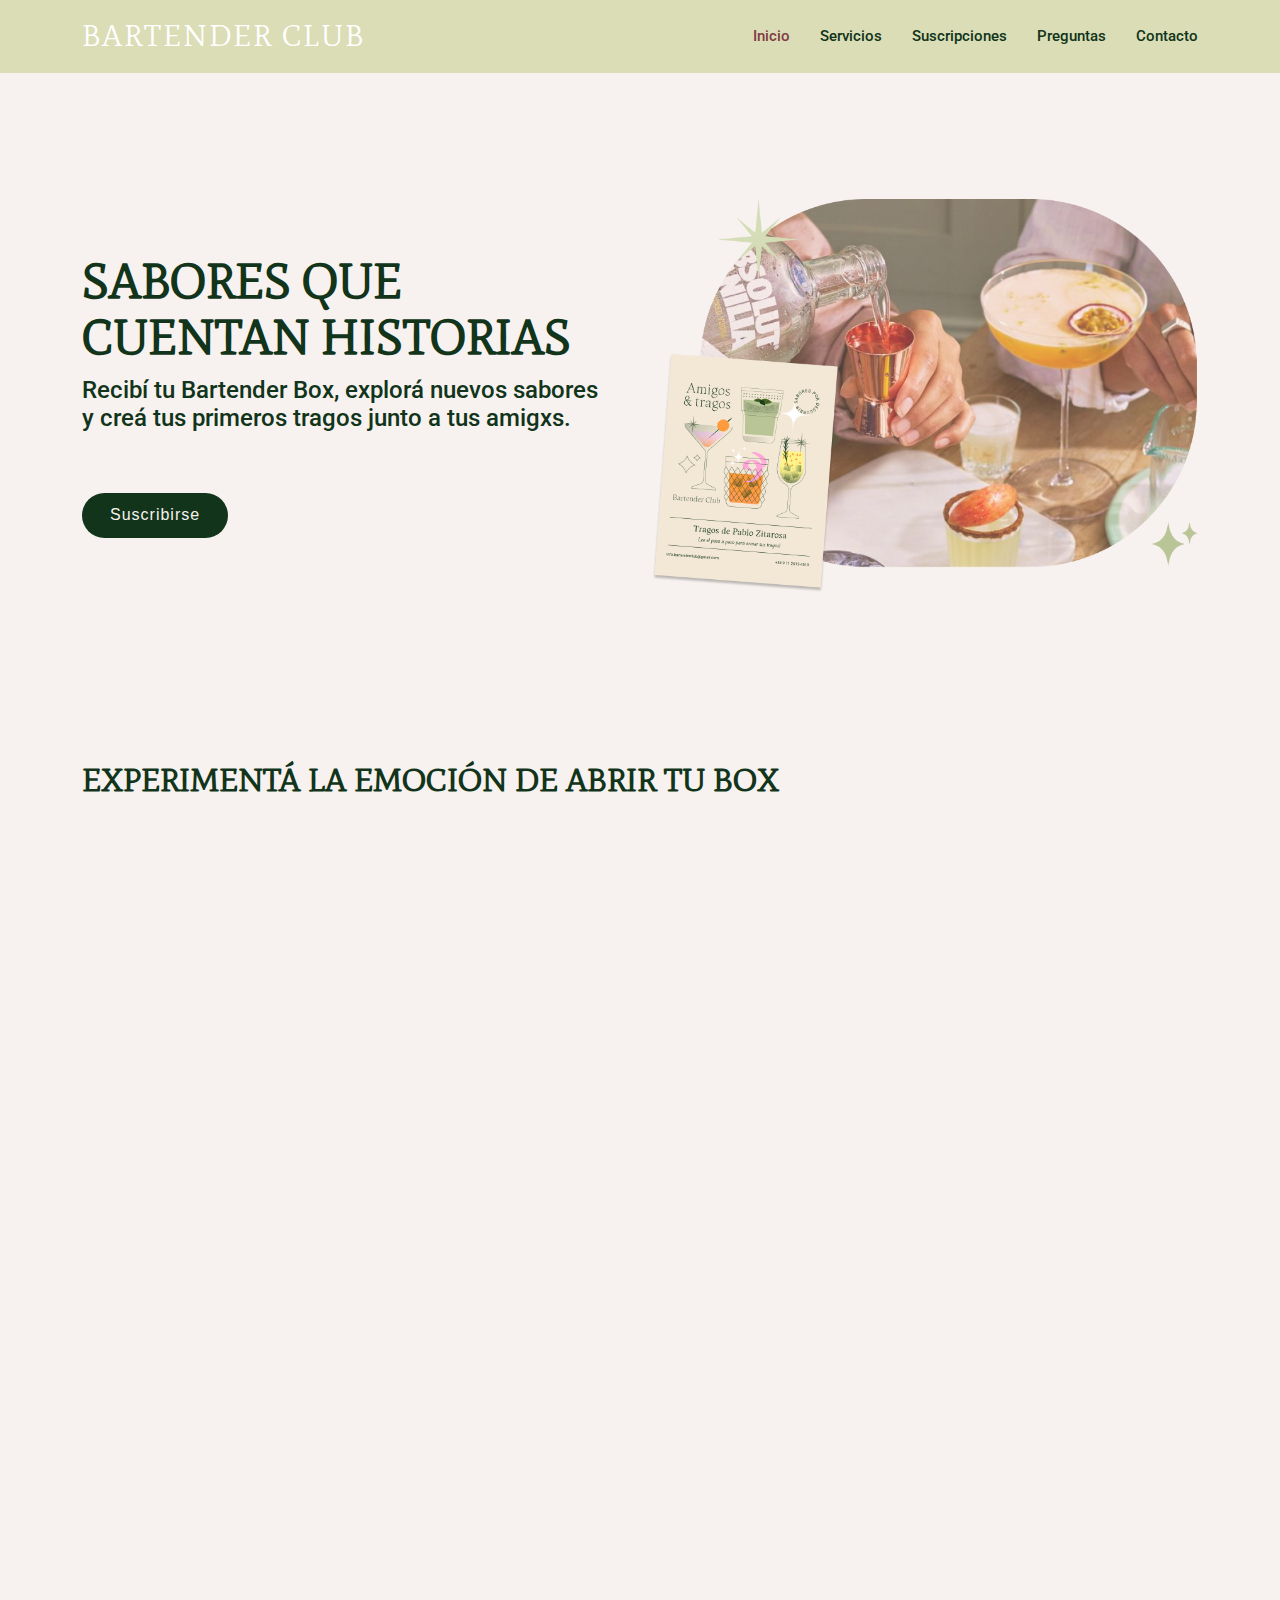
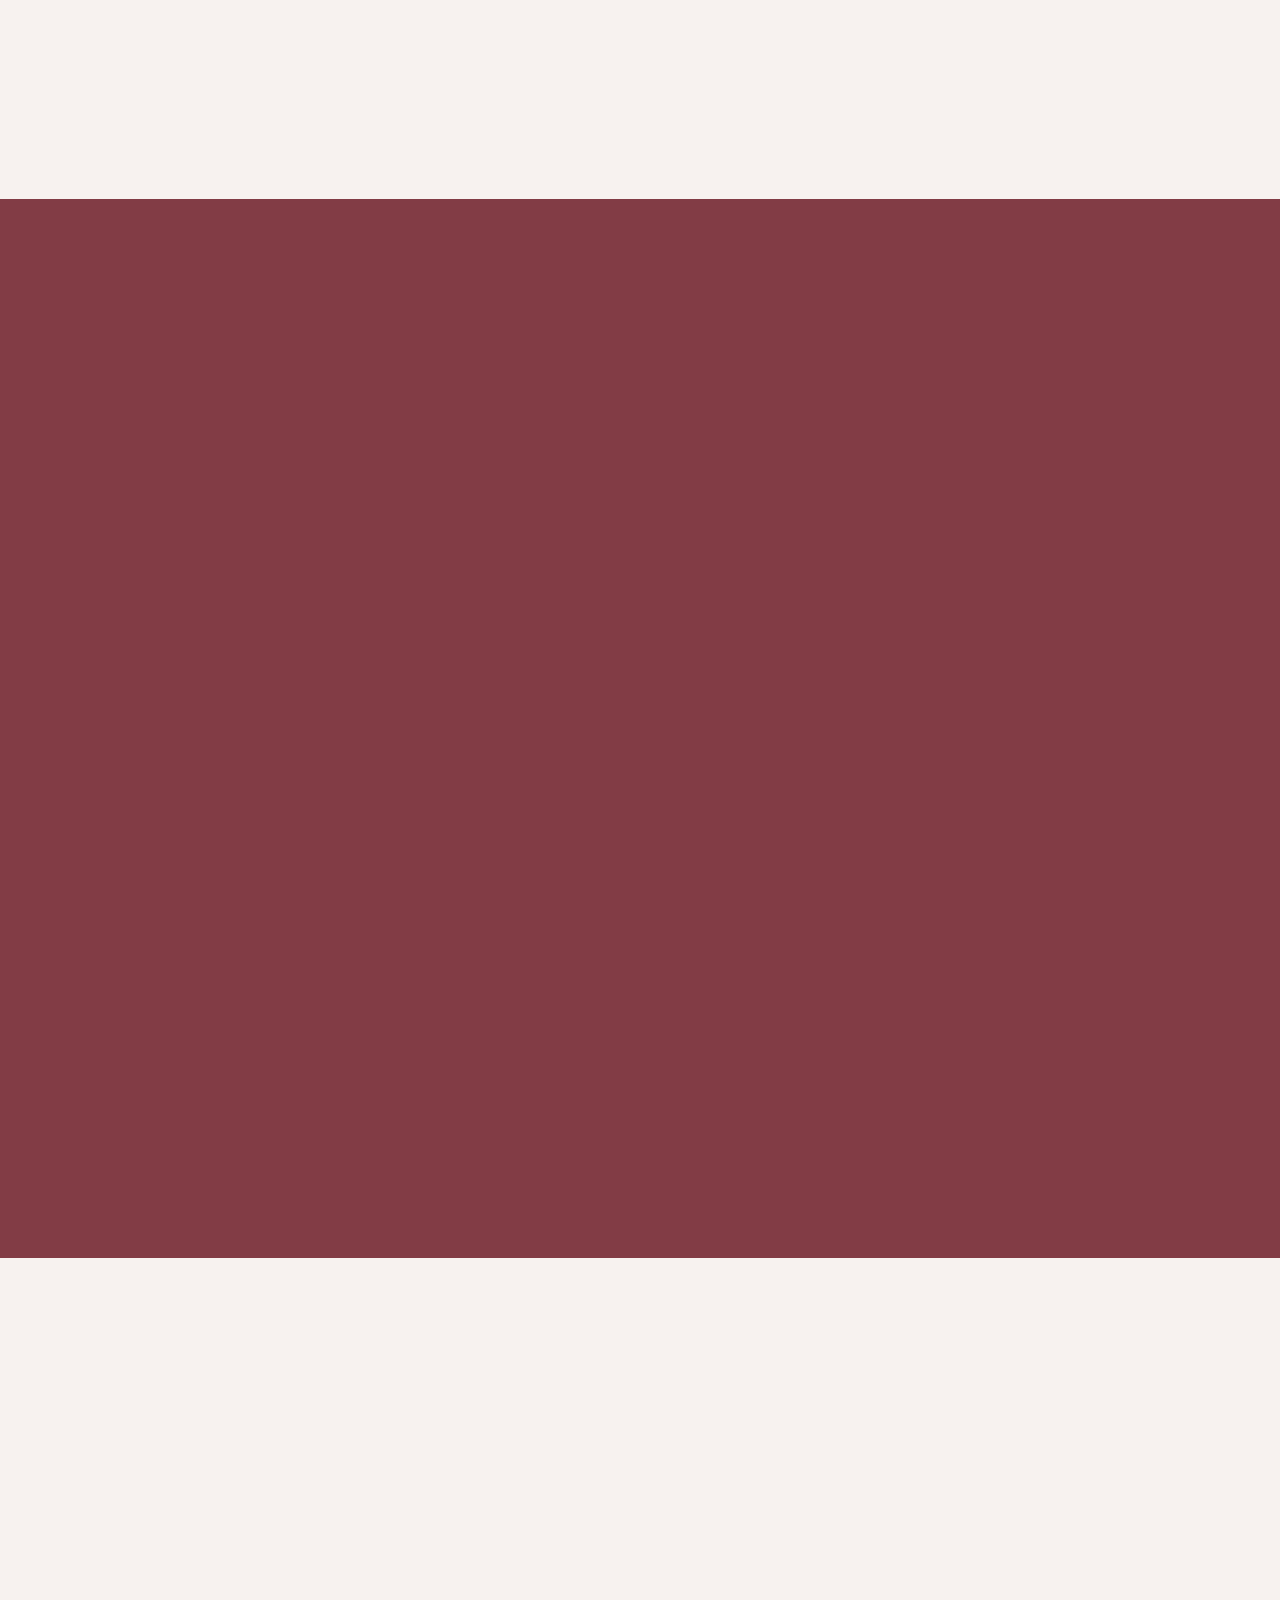
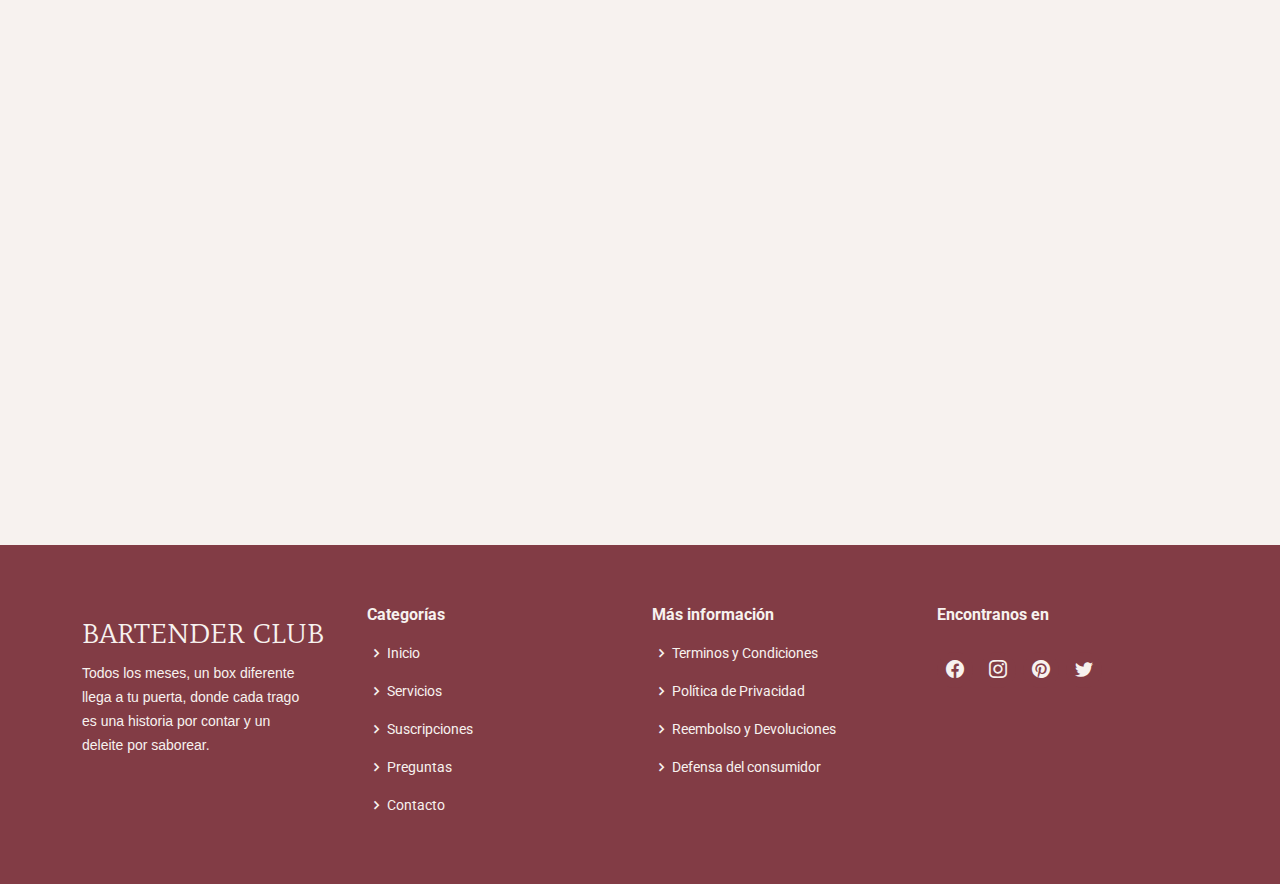
==== index-detalle.html @ 21a35bc6 "hoy" ====
<!DOCTYPE html>
<html lang="en">

<head>
  <meta charset="utf-8">
  <meta content="width=device-width, initial-scale=1.0" name="viewport">

  <title>Bartender Club</title>
  <meta content="" name="description">
  <meta content="" name="keywords">

  <!-- Favicons -->
  <link href="assets/img/favicon.png" rel="icon">
  <link href="assets/img/apple-touch-icon.png" rel="apple-touch-icon">

  <!-- Google Fonts for Text -->
  <link rel="preconnect" href="https://fonts.googleapis.com">
  <link rel="preconnect" href="https://fonts.gstatic.com" crossorigin>
  <link href="https://fonts.googleapis.com/css2?family=Roboto:wght@100;300&display=swap" rel="stylesheet">

<!-- Google Fonts for Headings (Títulos) -->
<link rel="preconnect" href="https://fonts.googleapis.com">
<link rel="preconnect" href="https://fonts.gstatic.com" crossorigin>
<link href="https://fonts.googleapis.com/css2?family=Mate&display=swap" rel="stylesheet">

  <!-- Vendor CSS Files -->
  <link href="assets/vendor/aos/aos.css" rel="stylesheet">
  <link href="assets/vendor/bootstrap/css/bootstrap.min.css" rel="stylesheet">
  <link href="assets/vendor/bootstrap-icons/bootstrap-icons.css" rel="stylesheet">
  <link href="assets/vendor/boxicons/css/boxicons.min.css" rel="stylesheet">
  <link href="assets/vendor/glightbox/css/glightbox.min.css" rel="stylesheet">
  <link href="assets/vendor/remixicon/remixicon.css" rel="stylesheet">
  <link href="assets/vendor/swiper/swiper-bundle.min.css" rel="stylesheet">

  <!-- Template Main CSS File -->
  <link href="assets/css/style.css" rel="stylesheet">

  <!-- =======================================================
  * Template Name: Arsha
  * Updated: Jul 27 2023 with Bootstrap v5.3.1
  * Template URL: https://bootstrapmade.com/arsha-free-bootstrap-html-template-corporate/
  * Author: BootstrapMade.com
  * License: https://bootstrapmade.com/license/
  ======================================================== -->
</head>

<body>

  <!-- ======= Header ======= -->
  <header id="header" class="fixed-top ">
    <div class="container d-flex align-items-center">

      <h1 class="logo me-auto"><a href="index.html">Bartender Club</a></h1>
      <!-- Uncomment below if you prefer to use an image logo -->
      <!-- <a href="index.html" class="logo me-auto"><img src="assets/img/logo.png" alt="" class="img-fluid"></a>-->

      <nav id="navbar" class="navbar">
        <ul>
          <li><a class="nav-link scrollto active" href="#hero">Inicio</a></li>
          <li><a class="nav-link scrollto" href="#about">Servicios</a></li>
          <li><a class="nav-link scrollto" href="#services">Suscripciones</a></li>
          <li><a class="nav-link   scrollto" href="#portfolio">Preguntas</a></li>
          <!-- <li><a class="nav-link scrollto" href="#team">Team</a></li>
          <li class="dropdown"><a href="#"><span>Drop Down</span> <i class="bi bi-chevron-down"></i></a>
            <ul>
              <li><a href="#">Drop Down 1</a></li>
              <li class="dropdown"><a href="#"><span>Deep Drop Down</span> <i class="bi bi-chevron-right"></i></a>
                <ul>
                  <li><a href="#">Deep Drop Down 1</a></li>
                  <li><a href="#">Deep Drop Down 2</a></li>
                  <li><a href="#">Deep Drop Down 3</a></li>
                  <li><a href="#">Deep Drop Down 4</a></li>
                  <li><a href="#">Deep Drop Down 5</a></li>
                </ul>
              </li>
              <li><a href="#">Drop Down 2</a></li>
              <li><a href="#">Drop Down 3</a></li>
              <li><a href="#">Drop Down 4</a></li>
            </ul> -->
          </li>
          <li><a class="nav-link scrollto" href="#contact">Contacto</a></li>
          <!-- <li><a class="getstarted scrollto" href="#about">Get Started</a></li> -->
        </ul>
        <i class="bi bi-list mobile-nav-toggle"></i>
      </nav><!-- .navbar -->

    </div>
  </header><!-- End Header -->

  <!-- ======= Hero Section ======= -->
  <section id="hero" class="d-flex align-items-center">

    <div class="container">
      <div class="row">
        <div class="col-lg-6 d-flex flex-column justify-content-center pt-4 pt-lg-0 order-2 order-lg-1" data-aos="fade-up" data-aos-delay="200">
          <h1 style="font-family: 'Mate', serif;">SABORES QUE<br>
            CUENTAN HISTORIAS</h1>
          <h2>Recibí tu Bartender Box, explorá nuevos sabores<br>
            y creá tus primeros tragos junto a tus amigxs.</h2>
          <div class="d-flex justify-content-center justify-content-lg-start">
            <a href="#about" class="btn-get-started scrollto">Suscribirse</a>
            <!-- <a href="https://www.youtube.com/watch?v=jDDaplaOz7Q" class="glightbox btn-watch-video"><i class="bi bi-play-circle"></i><span>Watch Video</span></a> -->
          </div>
        </div>
        <div class="col-lg-6 order-1 order-lg-2 hero-img" data-aos="zoom-in" data-aos-delay="200">
          <img src="assets/img/hero-img.png" class="img-fluid animated" alt="">
        </div>
      </div>
    </div>

  </section><!-- End Hero -->

  <main id="main">


    <!-- ======= About Us Section ======= -->
    <!-- <section id="about" class="about">
      <div class="container" data-aos="fade-up">

        <div class="section-title">
          <h2>About Us</h2>
        </div>

        <div class="row content">
          <div class="col-lg-6">
            <p>
              Lorem ipsum dolor sit amet, consectetur adipiscing elit, sed do eiusmod tempor incididunt ut labore et dolore
              magna aliqua.
            </p>
            <ul>
              <li><i class="ri-check-double-line"></i> Ullamco laboris nisi ut aliquip ex ea commodo consequat</li>
              <li><i class="ri-check-double-line"></i> Duis aute irure dolor in reprehenderit in voluptate velit</li>
              <li><i class="ri-check-double-line"></i> Ullamco laboris nisi ut aliquip ex ea commodo consequat</li>
            </ul>
          </div>
          <div class="col-lg-6 pt-4 pt-lg-0">
            <p>
              Ullamco laboris nisi ut aliquip ex ea commodo consequat. Duis aute irure dolor in reprehenderit in voluptate
              velit esse cillum dolore eu fugiat nulla pariatur. Excepteur sint occaecat cupidatat non proident, sunt in
              culpa qui officia deserunt mollit anim id est laborum.
            </p>
            <a href="#" class="btn-learn-more">Learn More</a>
          </div>
        </div>

      </div>
    </section>--><!-- End About Us Section -->

    

    <!-- ======= Services Section ======= -->
    <section id="services" class="services section-bg">
      <div class="container" data-aos="fade-up"> <div class="section-title text-center"> <!-- Agregamos la clase text-center aquí -->
          <h2>EXPERIMENTÁ LA EMOCIÓN DE ABRIR TU BOX</h2>
          <!-- <p>Magnam dolores commodi suscipit. Necessitatibus eius consequatur ex aliquid fuga eum quidem. Sit sint consectetur velit. Quisquam quos quisquam cupiditate. Et nemo qui impedit suscipit alias ea. Quia fugiat sit in iste officiis commodi quidem hic quas.</p> -->
        </div>

        <div class="row">
          <div class="col-xl-3 col-md-6 d-flex align-items-stretch" data-aos="zoom-in" data-aos-delay="100">
            <div class="icon-box">
              <!-- <div class="icon"><i class="bx bxl-dribbble"></i></div> -->
              <div data-aos="fade-center" data-aos-delay="100">
                <div class="contacto-img"><img src="assets/img/iconos/Recurso-1.png" class="img-fluid" alt=""></div>
                </div>
              
              <h4><a href="">Elegí tu experiencia</a></h4>
              <p>Suscribite al plan que más<br> 
                te guste y te sientas cómodx.</p>
            </div>
          </div>

          <div class="col-xl-3 col-md-6 d-flex align-items-stretch mt-4 mt-md-0" data-aos="zoom-in" data-aos-delay="200">
            <div class="icon-box">
              <!-- <div class="icon"><i class="bx bx-file"></i></div> -->
             <div data-aos="fade-center" data-aos-delay="100">
                <div class="contacto-img"><img src="assets/img/iconos/Recurso-2.png" class="img-fluid" alt=""></div>
                </div>


              <h4><a href="">Personalizá tu plan</a></h4>
              <p>Contanos tus gustos.<br> 
                ¡Así armamos tu box ideal!</p>
            </div>
          </div>

          <div class="col-xl-3 col-md-6 d-flex align-items-stretch mt-4 mt-xl-0" data-aos="zoom-in" data-aos-delay="300">
            <div class="icon-box">
              <!-- <div class="icon"><i class="bx bx-tachometer"></i></div> -->
              <div data-aos="fade-center" data-aos-delay="100">
                <div class="contacto-img"><img src="assets/img/iconos/Recurso-3.png" class="img-fluid" alt=""></div>
                </div>


              <h4><a href="">Llega a tu casa</a></h4>
              <p>Recibilo todos los meses<br> 
                en tu casa, con envío gratis.</p>
            </div>
          </div>

          <div class="col-xl-3 col-md-6 d-flex align-items-stretch mt-4 mt-xl-0" data-aos="zoom-in" data-aos-delay="400">
            <div class="icon-box">
              <!-- <div class="icon"><i class="bx bx-layer"></i></div> -->
              <div data-aos="fade-center" data-aos-delay="100">
                <div class="contacto-img"><img src="assets/img/iconos/Recurso-4.png" class="img-fluid" alt="" id="imagen-recurso-4"></div>
                </div>


              <h4><a href="">¡A disfrutar!</a></h4>
              <p>Abrilo, experimentá y creá<br> 
                con tus amigxs.</p>
            </div>
          </div>

        </div>

      </div>
    </section><!-- End Services Section -->




<!-- ======= Why Us Section ======= -->
<section id="why-us" class="why-us section-bg">
  <div class="container-fluid" data-aos="fade-up"  style="background-color: #D4DDB6;"> <!-- Cambio: Color de fondo -->

    <div class="row">

      <div class="col-lg-7 d-flex flex-column justify-content-center align-items-stretch  order-2 order-lg-1">

        <div class="content">
          <h2 style="text-align: left;">Creá momentos únicos
            con tragos inolvidables<!-- <strong>velit pariatur architecto aut nihil</strong> --></h2>
          <!-- <p>
            Lorem ipsum dolor sit amet, consectetur adipiscing elit, sed do eiusmod tempor incididunt ut labore et dolore magna aliqua. Duis aute irure dolor in reprehenderit
          </p> -->
        </div>

        <div class="accordion-list">
          <ul>
            <li>
              <a data-bs-toggle="collapse" class="collapse" data-bs-target="#accordion-list-1"><span> Ingredientes premium <i class="bx bx-chevron-down icon-show"></i><i class="bx bx-chevron-up icon-close"></i></a>
              <div id="accordion-list-1" class="collapse show" data-bs-parent=".accordion-list">
                <p>
                  Disfrutá tus tragos con ingredientes de alta calidad y mezcladores únicos.
                </p>
              </div>
            </li>

            <li>
              <a data-bs-toggle="collapse" data-bs-target="#accordion-list-2" class="collapsed"></span> Recetas exclusivas <i class="bx bx-chevron-down icon-show"></i><i class="bx bx-chevron-up icon-close"></i></a>
              <div id="accordion-list-2" class="collapse" data-bs-parent=".accordion-list">
                <p>
                  Elevá tus noches siguiendo los pasos de los tragos de Pablo Zitarosa.
                </p>
              </div>
            </li>

            <li>
              <a data-bs-toggle="collapse" data-bs-target="#accordion-list-3" class="collapsed"><!-- <span>03 --></span> Sorprendé a tus amigxs <i class="bx bx-chevron-down icon-show"></i><i class="bx bx-chevron-up icon-close"></i></a>
              <div id="accordion-list-3" class="collapse" data-bs-parent=".accordion-list">
                <p>
                  Dejate llevar por el arte de cada trago, creando momentos inolvidables.
                </p>
              </div>
            </li>

          </ul>
        </div>

      </div>

      <div class="col-lg-5 align-items-stretch order-1 order-lg-2 img" style='background-image: url("assets/img/why-us.png");' data-aos="zoom-in" data-aos-delay="150">&nbsp;</div>
    </div>

  </div>
</section><!-- End Why Us Section -->



    <!-- ======= Team Section ======= -->
    <!-- <section id="team" class="team section-bg">
      <div class="container" data-aos="fade-up">

        <div class="section-title">
          <h2>Team</h2>
          <p>Magnam dolores commodi suscipit. Necessitatibus eius consequatur ex aliquid fuga eum quidem. Sit sint consectetur velit. Quisquam quos quisquam cupiditate. Et nemo qui impedit suscipit alias ea. Quia fugiat sit in iste officiis commodi quidem hic quas.</p>
        </div>

        <div class="row">

          <div class="col-lg-6" data-aos="zoom-in" data-aos-delay="100">
            <div class="member d-flex align-items-start">
              <div class="pic"><img src="assets/img/team/team-1.jpg" class="img-fluid" alt=""></div>
              <div class="member-info">
                <h4>Walter White</h4>
                <span>Chief Executive Officer</span>
                <p>Explicabo voluptatem mollitia et repellat qui dolorum quasi</p>
                <div class="social">
                  <a href=""><i class="ri-twitter-fill"></i></a>
                  <a href=""><i class="ri-facebook-fill"></i></a>
                  <a href=""><i class="ri-instagram-fill"></i></a>
                  <a href=""> <i class="ri-linkedin-box-fill"></i> </a>
                </div>
              </div>
            </div>
          </div>

          <div class="col-lg-6 mt-4 mt-lg-0" data-aos="zoom-in" data-aos-delay="200">
            <div class="member d-flex align-items-start">
              <div class="pic"><img src="assets/img/team/team-2.jpg" class="img-fluid" alt=""></div>
              <div class="member-info">
                <h4>Sarah Jhonson</h4>
                <span>Product Manager</span>
                <p>Aut maiores voluptates amet et quis praesentium qui senda para</p>
                <div class="social">
                  <a href=""><i class="ri-twitter-fill"></i></a>
                  <a href=""><i class="ri-facebook-fill"></i></a>
                  <a href=""><i class="ri-instagram-fill"></i></a>
                  <a href=""> <i class="ri-linkedin-box-fill"></i> </a>
                </div>
              </div>
            </div>
          </div>

          <div class="col-lg-6 mt-4" data-aos="zoom-in" data-aos-delay="300">
            <div class="member d-flex align-items-start">
              <div class="pic"><img src="assets/img/team/team-3.jpg" class="img-fluid" alt=""></div>
              <div class="member-info">
                <h4>William Anderson</h4>
                <span>CTO</span>
                <p>Quisquam facilis cum velit laborum corrupti fuga rerum quia</p>
                <div class="social">
                  <a href=""><i class="ri-twitter-fill"></i></a>
                  <a href=""><i class="ri-facebook-fill"></i></a>
                  <a href=""><i class="ri-instagram-fill"></i></a>
                  <a href=""> <i class="ri-linkedin-box-fill"></i> </a>
                </div>
              </div>
            </div>
          </div>

          <div class="col-lg-6 mt-4" data-aos="zoom-in" data-aos-delay="400">
            <div class="member d-flex align-items-start">
              <div class="pic"><img src="assets/img/team/team-4.jpg" class="img-fluid" alt=""></div>
              <div class="member-info">
                <h4>Amanda Jepson</h4>
                <span>Accountant</span>
                <p>Dolorum tempora officiis odit laborum officiis et et accusamus</p>
                <div class="social">
                  <a href=""><i class="ri-twitter-fill"></i></a>
                  <a href=""><i class="ri-facebook-fill"></i></a>
                  <a href=""><i class="ri-instagram-fill"></i></a>
                  <a href=""> <i class="ri-linkedin-box-fill"></i> </a> -->
                </div>
              </div>
            </div>
          </div>

        </div>

      </div>
    </section><!-- End Team Section -->

    <!-- ======= Pricing Section ======= -->
    <section id="pricing" class="pricing" style="background-color: #823C45;">
      <div class="container" data-aos="fade-up">

        <div class="section-title">
          <h2  style="color: #F7F2EF;">Otras suscripciones</h2>
          <p style="color: #F7F2EF;">Cada una es la oportunidad de un nuevo viaje a través de los sabores.</p>
        </div>

        <div class="row">

          <div class="col-lg-4" data-aos="fade-up" data-aos-delay="100">
            <div class="box">
               <div data-aos="fade-center" data-aos-delay="100">
                <div class="suscripciones-img"><img src="assets/img/suscripciones/Suscripciones (1).png" class="img-fluid" alt=""></div>
                </div>
                <ul></ul>
              <h2 style="text-align: center;">Plan Viaje Sensorial</h2>
              <h3 style="text-align: center;">Suscripción de 3 meses</h3>
              <ul>
                <li style="text-align: center;"> 4 variedades de tragos.</li>
                <li style="text-align: center;"> Información detallada de los tragos.</li>
                <li style="text-align: center;"> Explicación de cada utensilio.</li>
                <!-- <li class="na"><i class="bx bx-x"></i> <span>Pharetra massa massa ultricies</span></li>
                <li class="na"><i class="bx bx-x"></i> <span>Massa ultricies mi quis hendrerit</span></li> -->

                <div style="text-align: center; font-size: 24px; margin-top: 10px;"><h2>$28.000 mensual</h2></div>
              </ul>
              <a href="#" class="buy-btn" style="display: block; text-align: center; padding: 12px; max-width: 40%; margin: 0 auto;">Comprar</a>
            </div>
          </div>

          <!-- <div class="col-lg-4 mt-4 mt-lg-0" data-aos="fade-up" data-aos-delay="200">
            <div class="box featured">
              <div data-aos="fade-center" data-aos-delay="100">
                <div class="suscripciones-img"><img src="assets/img/suscripciones/Suscripciones (2).png" class="img-fluid" alt=""></div>
                </div>
                <ul></ul>
                <h2 style="text-align: center;">Plan Maestro del Mix</h2>
              <h3 style="text-align: center;">Suscripción de 6 meses</h3>
              <ul>
                <li style="text-align: center;"> 4 variedades de tragos.</li>
                <li style="text-align: center;"> Información detallada de los tragos.</li>
                <li style="text-align: center;"> Regalo sorpresa!</li> -->
                <!-- <li><i class="bx bx-check"></i> Pharetra massa massa ultricies</li>
                <li><i class="bx bx-check"></i> Massa ultricies mi quis hendrerit</li> -->

                <!-- <div style="text-align: center; font-size: 24px; margin-top: 10px;"><h2>$52.000 mensual</h2></div>
              </ul>
              <a href="#" class="buy-btn" style="display: block; text-align: center; padding: 12px; max-width: 40%; margin: 0 auto;">Comprar</a>
            </div>
          </div> -->

          <div class="col-lg-4 mt-4 mt-lg-0" data-aos="fade-up" data-aos-delay="300">
            <div class="box">
              <div data-aos="fade-center" data-aos-delay="100">
                <div class="suscripciones-img"><img src="assets/img/suscripciones/Suscripciones (3).png" class="img-fluid" alt=""></div>
                </div>
                <ul></ul>
                <h2 style="text-align: center;">Plan Sabores Secretos</h2>
              <h3 style="text-align: center;">Suscripción de 12 meses</h3>
              <ul>
                <li style="text-align: center;"> 4 variedades de tragos + información.</li>
                <li style="text-align: center;"> Acceso a contenidos en YouTube.</li>
                <li style="text-align: center;"> Regalo sorpresa!</li>
                <!-- <li><i class="bx bx-check"></i> Pharetra massa massa ultricies</li>
                <li><i class="bx bx-check"></i> Massa ultricies mi quis hendrerit</li> -->

                <div style="text-align: center; font-size: 24px; margin-top: 10px;"><h2>$90.000 mensual</h2></div>
              </ul>
              <a href="#" class="buy-btn" style="display: block; text-align: center; padding: 12px; max-width: 40%; margin: 0 auto;">Comprar</a>
            </div>
          </div>

        </div>

      </div>
    </section><!-- End Pricing Section -->




    <!-- ======= Clients Section ======= -->
    <!-- <section id="clients" class="clients section-bg">
      <div class="container">

        <div class="row" data-aos="zoom-in">

          <div class="col-lg-2 col-md-4 col-6 d-flex align-items-center justify-content-center">
            <img src="assets/img/clients/client-1.png" class="img-fluid" alt="">
          </div>

          <div class="col-lg-2 col-md-4 col-6 d-flex align-items-center justify-content-center">
            <img src="assets/img/clients/client-2.png" class="img-fluid" alt="">
          </div>

          <div class="col-lg-2 col-md-4 col-6 d-flex align-items-center justify-content-center">
            <img src="assets/img/clients/client-3.png" class="img-fluid" alt="">
          </div>

          <div class="col-lg-2 col-md-4 col-6 d-flex align-items-center justify-content-center">
            <img src="assets/img/clients/client-4.png" class="img-fluid" alt="">
          </div>

          <div class="col-lg-2 col-md-4 col-6 d-flex align-items-center justify-content-center">
            <img src="assets/img/clients/client-5.png" class="img-fluid" alt="">
          </div>

          <div class="col-lg-2 col-md-4 col-6 d-flex align-items-center justify-content-center">
            <img src="assets/img/clients/client-6.png" class="img-fluid" alt="">
          </div>

        </div>

      </div>-->
    </section><!-- End Cliens Section -->



<!-- ======= Skills Section ======= -->
<!--<section id="skills" class="skills">
  <div class="container" data-aos="fade-up">

    <div class="row">
      <div class="col-lg-6 d-flex align-items-center" data-aos="fade-right" data-aos-delay="100">
        <img src="assets/img/skills.png" class="img-fluid" alt="">
      </div>
      <div class="col-lg-6 pt-4 pt-lg-0 content" data-aos="fade-left" data-aos-delay="100">
        <h2 style="color: #823C45;" class="row">En cada box<br>
          una historia por contar</h2>
        <p class="row">
          Cada mes, un box diferente llega a tu puerta, y al abrirlo, es una experiencia nueva por descubrir.<br>
          ¡Bienvenidx a Bartender Club, donde cada trago es un deleite por saborear!
        </p>

        <div class="skills-content">-->




         <!-- <section id="skills" class="skills">
            <div class="container" data-aos="fade-up">
              <div class="row align-items-center">
                <div class="col-lg-6 pt-4 pt-lg-0 content" data-aos="fade-left" data-aos-delay="100">
                  <h2 style="color: #823C45; text-align: left; text-transform: uppercase;">En cada box<br>una historia por contar</h2>
                  <p style="color: #823C45;">
                    Cada mes, un box diferente llega a tu puerta, y al<br>abrirlo, es una experiencia nueva por descubrir.<br>
                    ¡Bienvenidx a Bartender Club, donde cada trago es<br>un deleite por saborear!
                  </p>
                </div>
                <div class="col-lg-6" data-aos="fade-right" data-aos-delay="100">
                  <img src="assets/img/skills.png" class="img-fluid" alt="">
                </div>
              </div>
              <div class="skills-content">-->
                <!-- Agrega aquí el contenido adicional si es necesario -->
              </div>
            </div>
          </section>
          
          




          <!-- <div class="progress">
            <span class="skill">HTML <i class="val">100%</i></span>
            <div class="progress-bar-wrap">
              <div class="progress-bar" role="progressbar" aria-valuenow="100" aria-valuemin="0" aria-valuemax="100"></div>
            </div>
          </div>

          <div class="progress">
            <span class="skill">CSS <i class="val">90%</i></span>
            <div class="progress-bar-wrap">
              <div class="progress-bar" role="progressbar" aria-valuenow="90" aria-valuemin="0" aria-valuemax="100"></div>
            </div>
          </div>

          <div class="progress">
            <span class="skill">JavaScript <i class="val">75%</i></span>
            <div class="progress-bar-wrap">
              <div class="progress-bar" role="progressbar" aria-valuenow="75" aria-valuemin="0" aria-valuemax="100"></div>
            </div>
          </div>

          <div class="progress">
            <span class="skill">Photoshop <i class="val">55%</i></span>
            <div class="progress-bar-wrap">
              <div class="progress-bar" role="progressbar" aria-valuenow="55" aria-valuemin="0" aria-valuemax="100"></div> -->
            </div>
          </div>

        </div>

      </div>
    </div>

  </div>
</section><!-- End Skills Section -->



<!-- ======= Cta Section ======= -->
<!--<section id="cta" class="cta">
  <div class="container" data-aos="zoom-in">
    <div class="row">
      <div class="col-lg-9">
        <h2 style="color: #823C45; text-align: left;">Comunidad Bartender Club</h2>
        <p style="color: #823C45;">Compartí tus experiencias, dá consejos y preguntá tus dudas. <br>
          ¡Estás a un click de unirte a la mejor Comunidad de Telegram!</p>
      </div>
    </div>
    <div class="row mt-3">
      <div class="col-lg-12 text-left">
        <a class="cta-btn" href="#">Unirse</a>
      </div>
    </div>
  </div>-->
</section><!-- End Cta Section -->



<!-- ======= Portfolio Section ======= -->
<!--<section id="portfolio" class="portfolio">
  <div class="container" data-aos="fade-up">

    <div class="section-title">
      <h2 style="color: #823C45;">¡Compartí tus momentos! </h2>
      <p style="color: #823C45;">Subí tu foto con el #BartenderClub</p>
    </div> -->

    <!-- <ul id="portfolio-flters" class="d-flex justify-content-center" data-aos="fade-up" data-aos-delay="100">
      <li data-filter="*" class="filter-active">All</li>
      <li data-filter=".filter-app">App</li>
      <li data-filter=".filter-card">Card</li>
      <li data-filter=".filter-web">Web</li>
    </ul> -->

    <!-- <div class="row portfolio-container" data-aos="fade-up" data-aos-delay="200">

      <div class="col-lg-4 col-md-6 portfolio-item filter-app">
        <div class="portfolio-img"><img src="assets/img/portfolio/portfolio-1.png" class="img-fluid" alt=""></div>
        <div class="portfolio-info"> -->
         <!--  <h4>App 1</h4>
          <p>App</p>-->
          <!-- <a href="assets/img/portfolio/portfolio-1.png" data-gallery="portfolioGallery" class="portfolio-lightbox preview-link" title="App 1"><i class="bx bx-plus"></i></a>
          <a href="portfolio-details.html" class="details-link" title="More Details"><i class="bx bx-link"></i></a> 
        </div>
      </div>

      <div class="col-lg-4 col-md-6 portfolio-item filter-web">
        <div class="portfolio-img"><img src="assets/img/portfolio/portfolio-2.png" class="img-fluid" alt=""></div>
        <div class="portfolio-info"> -->
          <!-- <h4>Web 3</h4>
          <p>Web</p>-->
          <!-- <a href="assets/img/portfolio/portfolio-2.png" data-gallery="portfolioGallery" class="portfolio-lightbox preview-link" title="Web 3"><i class="bx bx-plus"></i></a>
          <a href="portfolio-details.html" class="details-link" title="More Details"><i class="bx bx-link"></i></a>
        </div>
      </div>

      <div class="col-lg-4 col-md-6 portfolio-item filter-app">
        <div class="portfolio-img"><img src="assets/img/portfolio/portfolio-3.png" class="img-fluid" alt=""></div>
        <div class="portfolio-info"> -->
          <!--<h4>App 2</h4>
          <p>App</p>-->
          <!-- <a href="assets/img/portfolio/portfolio-3.png" data-gallery="portfolioGallery" class="portfolio-lightbox preview-link" title="App 2"><i class="bx bx-plus"></i></a>
          <a href="portfolio-details.html" class="details-link" title="More Details"><i class="bx bx-link"></i></a>
        </div>
      </div>

      <div class="col-lg-4 col-md-6 portfolio-item filter-card">
        <div class="portfolio-img"><img src="assets/img/portfolio/portfolio-4.png" class="img-fluid" alt=""></div>
        <div class="portfolio-info">-->
          <!--<h4>Card 2</h4>
          <p>Card</p>-->
          <!-- <a href="assets/img/portfolio/portfolio-4.png" data-gallery="portfolioGallery" class="portfolio-lightbox preview-link" title="Card 2"><i class="bx bx-plus"></i></a>
          <a href="portfolio-details.html" class="details-link" title="More Details"><i class="bx bx-link"></i></a>
        </div>
      </div>

      <div class="col-lg-4 col-md-6 portfolio-item filter-web">
        <div class="portfolio-img"><img src="assets/img/portfolio/portfolio-5.png" class="img-fluid" alt=""></div>
        <div class="portfolio-info">-->
          <!--<h4>Web 2</h4>
          <p>Web</p>-->
          <!-- <a href="assets/img/portfolio/portfolio-5.png" data-gallery="portfolioGallery" class="portfolio-lightbox preview-link" title="Web 2"><i class="bx bx-plus"></i></a>
          <a href="portfolio-details.html" class="details-link" title="More Details"><i class="bx bx-link"></i></a>
        </div>
      </div>

      <div class="col-lg-4 col-md-6 portfolio-item filter-app">
        <div class="portfolio-img"><img src="assets/img/portfolio/portfolio-6.png" class="img-fluid" alt=""></div>
        <div class="portfolio-info">-->
          <!--<h4>App 3</h4>
          <p>App</p>-->
          <!-- <a href="assets/img/portfolio/portfolio-6.png" data-gallery="portfolioGallery" class="portfolio-lightbox preview-link" title="App 3"><i class="bx bx-plus"></i></a>
          <a href="portfolio-details.html" class="details-link" title="More Details"><i class="bx bx-link"></i></a>
        </div>
      </div>

      <div class="col-lg-4 col-md-6 portfolio-item filter-card">
        <div class="portfolio-img"><img src="assets/img/portfolio/portfolio-7.jpg" class="img-fluid" alt=""></div>
        <div class="portfolio-info">-->
          <!--<h4>Card 1</h4>
          <p>Card</p>-->
         <!-- <a href="assets/img/portfolio/portfolio-7.jpg" data-gallery="portfolioGallery" class="portfolio-lightbox preview-link" title="Card 1"><i class="bx bx-plus"></i></a>
          <a href="portfolio-details.html" class="details-link" title="More Details"><i class="bx bx-link"></i></a>
        </div>
      </div>

      <div class="col-lg-4 col-md-6 portfolio-item filter-card">
        <div class="portfolio-img"><img src="assets/img/portfolio/portfolio-8.jpg" class="img-fluid" alt=""></div>
        <div class="portfolio-info">-->
          <!--<h4>Card 3</h4>
          <p>Card</p>-->
          <!--<a href="assets/img/portfolio/portfolio-8.jpg" data-gallery="portfolioGallery" class="portfolio-lightbox preview-link" title="Card 3"><i class="bx bx-plus"></i></a>
          <a href="portfolio-details.html" class="details-link" title="More Details"><i class="bx bx-link"></i></a>
        </div>
      </div>

      <div class="col-lg-4 col-md-6 portfolio-item filter-web">
        <div class="portfolio-img"><img src="assets/img/portfolio/portfolio-9.jpg" class="img-fluid" alt=""></div>
        <div class="portfolio-info"> -->
          <!--<h4>Web 3</h4>
          <p>Web</p>-->
          <!--<a href="assets/img/portfolio/portfolio-9.jpg" data-gallery="portfolioGallery" class="portfolio-lightbox preview-link" title="Web 3"><i class="bx bx-plus"></i></a>
          <a href="portfolio-details.html" class="details-link" title="More Details"><i class="bx bx-link"></i></a>
        </div>
      </div>

    </div>

  </div> -->
</section><!-- End Portfolio Section -->



    <!-- ======= Frequently Asked Questions Section ======= -->
    <!--<section id="faq" class="faq section-bg" style="background-color: #F4DDD2;">
      <div class="container" data-aos="fade-up">

        <div class="section-title">
          <h2 style="color: #823C45;">Preguntas frecuentes</h2> -->
          <!-- <p>Magnam dolores commodi suscipit. Necessitatibus eius consequatur ex aliquid fuga eum quidem. Sit sint consectetur velit. Quisquam quos quisquam cupiditate. Et nemo qui impedit suscipit alias ea. Quia fugiat sit in iste officiis commodi quidem hic quas.</p> -->
        <!--</div>

        <div class="faq-list">
          <ul>
            <li data-aos="fade-up" data-aos-delay="100"> -->
              <!-- <i class="bx bx-help-circle icon-help"></i> --> <!--<a data-bs-toggle="collapse" class="collapse" data-bs-target="#faq-list-1" style="color: #823C45;">¿Puedo personalizar mi suscripción en función de mis preferencias y nivel de experiencia?<i class="bx bx-chevron-down icon-show"></i><i class="bx bx-chevron-up icon-close"></i></a>
              <div id="faq-list-1" class="collapse show" data-bs-parent=".faq-list">
                <p style="color: #823C45;">
                  ¡Por supuesto! Al momento de suscribirte, tendrás la opción de personalizar tu plan. Nosotrxs nos encargamos de adaptar cada kit para que sea perfecto para vos.
                </p>
              </div>
            </li>

            <li data-aos="fade-up" data-aos-delay="200"> -->
              <!-- <i class="bx bx-help-circle icon-help"></i> --> <!--<a data-bs-toggle="collapse" data-bs-target="#faq-list-2" class="collapsed" style="color: #823C45;">¿Cuándo recibo mi box?<i class="bx bx-chevron-down icon-show"></i><i class="bx bx-chevron-up icon-close"></i></a>
              <div id="faq-list-2" class="collapse" data-bs-parent=".faq-list">
                <p style="color: #823C45;">
                  Por lo general, se entrega dentro de los primeros 10 días hábiles del mes.
                </p>
              </div>
            </li>

            <li data-aos="fade-up" data-aos-delay="300"> -->
              <!-- <i class="bx bx-help-circle icon-help"></i> --> <!--<a data-bs-toggle="collapse" data-bs-target="#faq-list-3" class="collapsed" style="color: #823C45;">¿Brindan cursos, realizan eventos o dan contenido educativo?<i class="bx bx-chevron-down icon-show"></i><i class="bx bx-chevron-up icon-close"></i></a>
              <div id="faq-list-3" class="collapse" data-bs-parent=".faq-list">
                <p style="color: #823C45;">
                  Al suscribirte a nuestro Plan Sabores Secretos, obtendrás acceso exclusivo a nuestro contenido en YouTube. En cuanto a los cursos y eventos, actualmente no los realizamos, pero esperamos poder ofrecerlos en un futuro cercano para enriquecer aún más tu experiencia. 
                </p>
              </div>
            </li>

            <li data-aos="fade-up" data-aos-delay="400"> -->
              <!-- <i class="bx bx-help-circle icon-help"></i> --> <!--<a data-bs-toggle="collapse" data-bs-target="#faq-list-4" class="collapsed" style="color: #823C45;">¿Cómo manejan las devoluciones o problemas relacionados con la calidad de los productos?<i class="bx bx-chevron-down icon-show"></i><i class="bx bx-chevron-up icon-close"></i></a>
              <div id="faq-list-4" class="collapse" data-bs-parent=".faq-list">
                <p style="color: #823C45;">
                  Realizar cambios y devoluciones es muy sencillo. <br>

Paso a paso:<br>
• Escribinos por Whatsapp al +54 9 11 2613-4519<br>
• En el mensaje envianos tu nombre y apellido, el problema que haya surgido y en caso de problemas de calidad adjunta una foto.<br>
• Una vez aprobado el cambio, dentro de los siguientes 10 días hábiles, correo Andreani pasará a retirar el producto por tu domicilio y en el mismo momento entregará el nuevo box.
                </p>
              </div>
            </li>

            <li data-aos="fade-up" data-aos-delay="500"> -->
              <!-- <i class="bx bx-help-circle icon-help"></i> --> <!--<a data-bs-toggle="collapse" data-bs-target="#faq-list-5" class="collapsed" style="color: #823C45;">¿Cómo suspendo o cancelo mi suscripción?<i class="bx bx-chevron-down icon-show"></i><i class="bx bx-chevron-up icon-close"></i></a>
              <div id="faq-list-5" class="collapse" data-bs-parent=".faq-list">
                <p style="color: #823C45;">
                  Podés cancelar tu subscripción cuando quieras sin ningún problema. Para suspenderla comunicate vía mail y te daremos más detalles.
                </p>
              </div>
            </li>

          </ul>
        </div>

      </div> -->
    </section><!-- End Frequently Asked Questions Section -->

    <!-- ======= Contact Section ======= -->
    <section id="contact" class="contact">
      <div class="container" data-aos="fade-up">

        <div class="section-title">
          <h2 style="color: #823C45;">Queremos escucharte</h2>
          <p style="color: #823C45;">Estamos acá para responder tus preguntas, ayudarte y escucharte. ¡Hablemos! </p>
        </div>

        <div class="row">

          <div class="col-lg-5 d-flex align-items-stretch">
            <div class="info">
              <div class="address">
                <!-- <i class="bi bi-geo-alt"></i>
                <h4>Location:</h4>
                <p>A108 Adam Street, New York, NY 535022</p> -->
              </div>

              <div class="E-mail">
                <!-- <i class="bi bi-envelope"></i> -->
                <div data-aos="fade-center" data-aos-delay="100">
                  <div class="contacto-img"><img src="assets/img/iconos/mail.png" class="img-fluid" alt="" width="40px"></div>
                  </div>
                <h4>Email:</h4>
                <p>info.bartenderclub@gmail.com</p>
              </div>

              <div class="phone">
                <!--<i class="bi bi-whatsapp"></i> -->
                <div data-aos="fade-center" data-aos-delay="100" >
                  <div class="contacto-img"><img src="assets/img/iconos/whatsapp.png" class="img-fluid" alt="" width="40px"></div>
                  </div>
                <h4>WhatsApp</h4>
                <p>+54 9 11 2613-4519</p>
              </div>
            
              <div data-aos="fade-center" data-aos-delay="100">
                <div class="contacto-img"><img src="assets/img/contacto/contacto-1.png" class="img-fluid" alt=""></div>
                </div>
                <ul></ul>
            </div>

          </div>

          <div class="col-lg-7 mt-5 mt-lg-0 d-flex align-items-stretch">
            <form action="forms/contact.php" method="post" role="form" class="php-email-form">
              <div class="row">
                <div class="form-group col-md-6">
                  <label for="name">Nombre *</label>
                  <input type="text" name="name" class="form-control" id="name" required>
                </div>
                <div class="form-group col-md-6">
                  <label for="name">E-mail *</label>
                  <input type="email" class="form-control" name="email" id="email" required>
                </div>
              </div>
              <div class="form-group">
                <label for="name">Teléfono *</label>
                <input type="text" class="form-control" name="subject" id="subject" required>
              </div>
              <div class="form-group">
                <label for="name">Mensaje *</label>
                <textarea class="form-control" name="message" rows="10" required></textarea>
              </div>
              <div class="my-3">
                <div class="loading">Loading</div>
                <div class="error-message"></div>
                <div class="sent-message">Tu mensaje fue enviado. Pronto nos pondremos en contacto!</div>
              </div>
              <div class="text-center"><button type="submit">Enviar mensaje</button></div>
            </form>
          </div>

        </div>

      </div>
    </section><!-- End Contact Section -->

  </main><!-- End #main -->

  <!-- ======= Footer ======= -->
  <footer id="footer">

    <!-- <div class="footer-newsletter">
      <div class="container">
        <div class="row justify-content-center">
          <div class="col-lg-6">
            <h4>Join Our Newsletter</h4>
            <p>Tamen quem nulla quae legam multos aute sint culpa legam noster magna</p>
            <form action="" method="post">
              <input type="email" name="email"><input type="submit" value="Subscribe">
            </form>
          </div>
        </div>
      </div>
    </div>-->

    <div class="footer-top">
      <div class="container">
        <div class="row">

          <div class="col-lg-3 col-md-6 footer-contact">
            <h1>Bartender Club</h1>
            <p>
              Todos los meses, un box diferente<br>
              llega a tu puerta, donde cada trago<br>
              es una historia por contar y un<br>
              deleite por saborear. <br>
              <!-- New York, NY 535022<br>
              United States <br><br>
              <strong>Phone:</strong> +1 5589 55488 55<br>
              <strong>Email:</strong> info@example.com<br>-->
            </p>
          </div>

          <div class="col-lg-3 col-md-6 footer-links">
            <h4>Categorías</h4>
            <ul>
              <li><i class="bx bx-chevron-right"></i> <a href="#">Inicio</a></li>
              <li><i class="bx bx-chevron-right"></i> <a href="#">Servicios</a></li>
              <li><i class="bx bx-chevron-right"></i> <a href="#">Suscripciones</a></li>
              <li><i class="bx bx-chevron-right"></i> <a href="#">Preguntas</a></li>
              <li><i class="bx bx-chevron-right"></i> <a href="#">Contacto</a></li>
            </ul>
          </div>

          <div class="col-lg-3 col-md-6 footer-links">
            <h4>Más información</h4>
            <ul>
              <li><i class="bx bx-chevron-right"></i> <a href="#">Terminos y Condiciones</a></li>
              <li><i class="bx bx-chevron-right"></i> <a href="#">Política de Privacidad</a></li>
              <li><i class="bx bx-chevron-right"></i> <a href="#">Reembolso y Devoluciones</a></li>
              <li><i class="bx bx-chevron-right"></i> <a href="#">Defensa del consumidor</a></li>
              <!-- <li><i class="bx bx-chevron-right"></i> <a href="#">Graphic Design</a></li>-->
            </ul>
          </div>

          <div class="col-lg-3 col-md-6 footer-links">
            <h4>Encontranos en</h4>
            <!-- <p>Cras fermentum odio eu feugiat lide par naso tierra videa magna derita valies</p>-->
            <div class="social-links mt-3">
              <a href="#" class="facebook"><i class="bi bi-facebook"></i></a>
              <a href="#" class="instagram"><i class="bi bi-instagram"></i></a>
              <a href="#" class="pinterest"><i class="bi bi-pinterest"></i></a>
              <a href="#" class="twitter"><i class="bi bi-twitter"></i></a>
              <!-- <a href="#" class="linkedin"><i class="bx bxl-linkedin"></i></a>-->
            </div>
          </div>

        </div>
      </div>
    </div>

    <!-- <div class="container footer-bottom clearfix">
      <div class="copyright">
        &copy; Copyright <strong><span>Arsha</span></strong>. All Rights Reserved
      </div>
      <div class="credits">-->
        <!-- All the links in the footer should remain intact. -->
        <!-- You can delete the links only if you purchased the pro version. -->
        <!-- Licensing information: https://bootstrapmade.com/license/ -->
        <!-- Purchase the pro version with working PHP/AJAX contact form: https://bootstrapmade.com/arsha-free-bootstrap-html-template-corporate/ -->
       <!--  Designed by <a href="https://bootstrapmade.com/">BootstrapMade</a>
      </div>
    </div>-->
  </footer><!-- End Footer -->

  <div id="preloader"></div>
  <a href="#" class="back-to-top d-flex align-items-center justify-content-center"><i class="bi bi-arrow-up-short"></i></a>

  <!-- Vendor JS Files -->
  <script src="assets/vendor/aos/aos.js"></script>
  <script src="assets/vendor/bootstrap/js/bootstrap.bundle.min.js"></script>
  <script src="assets/vendor/glightbox/js/glightbox.min.js"></script>
  <script src="assets/vendor/isotope-layout/isotope.pkgd.min.js"></script>
  <script src="assets/vendor/swiper/swiper-bundle.min.js"></script>
  <script src="assets/vendor/waypoints/noframework.waypoints.js"></script>
  <script src="assets/vendor/php-email-form/validate.js"></script>

  <!-- Template Main JS File -->
  <script src="assets/js/main.js"></script>

</body>

</html>
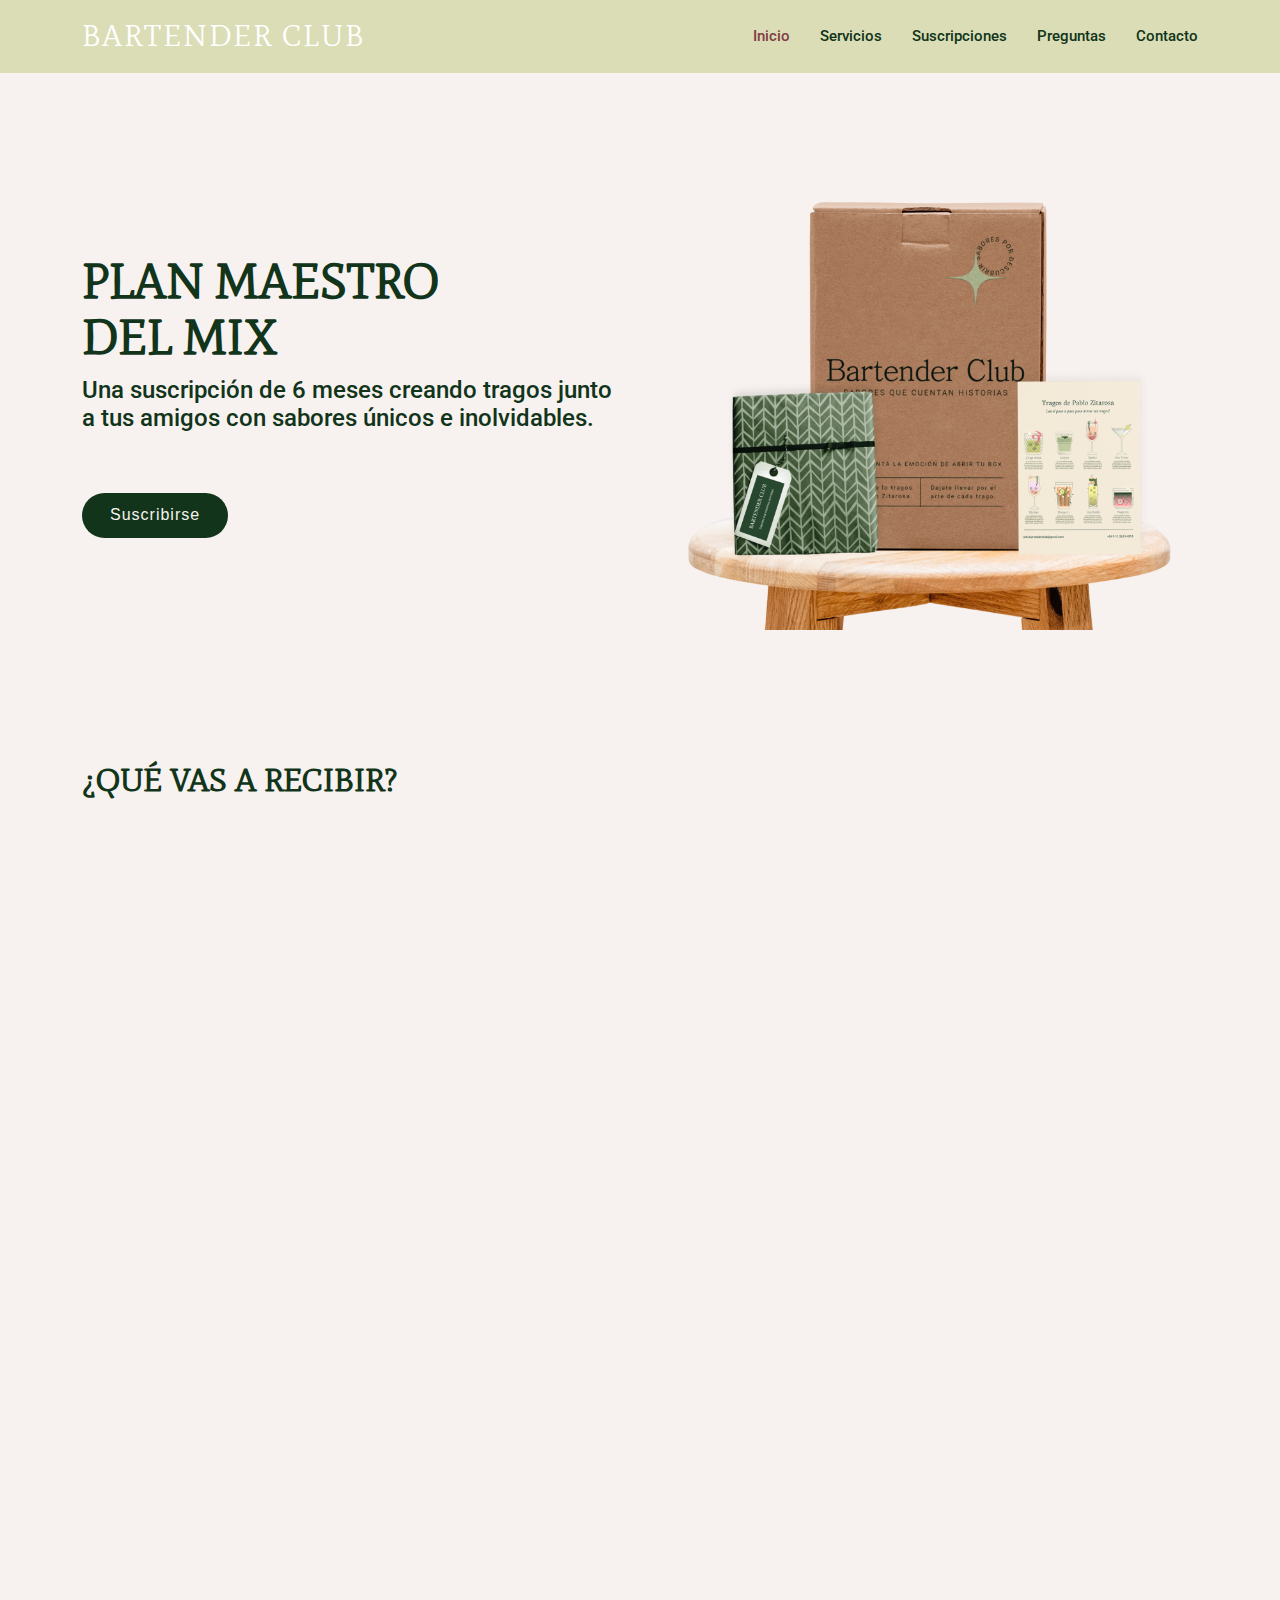
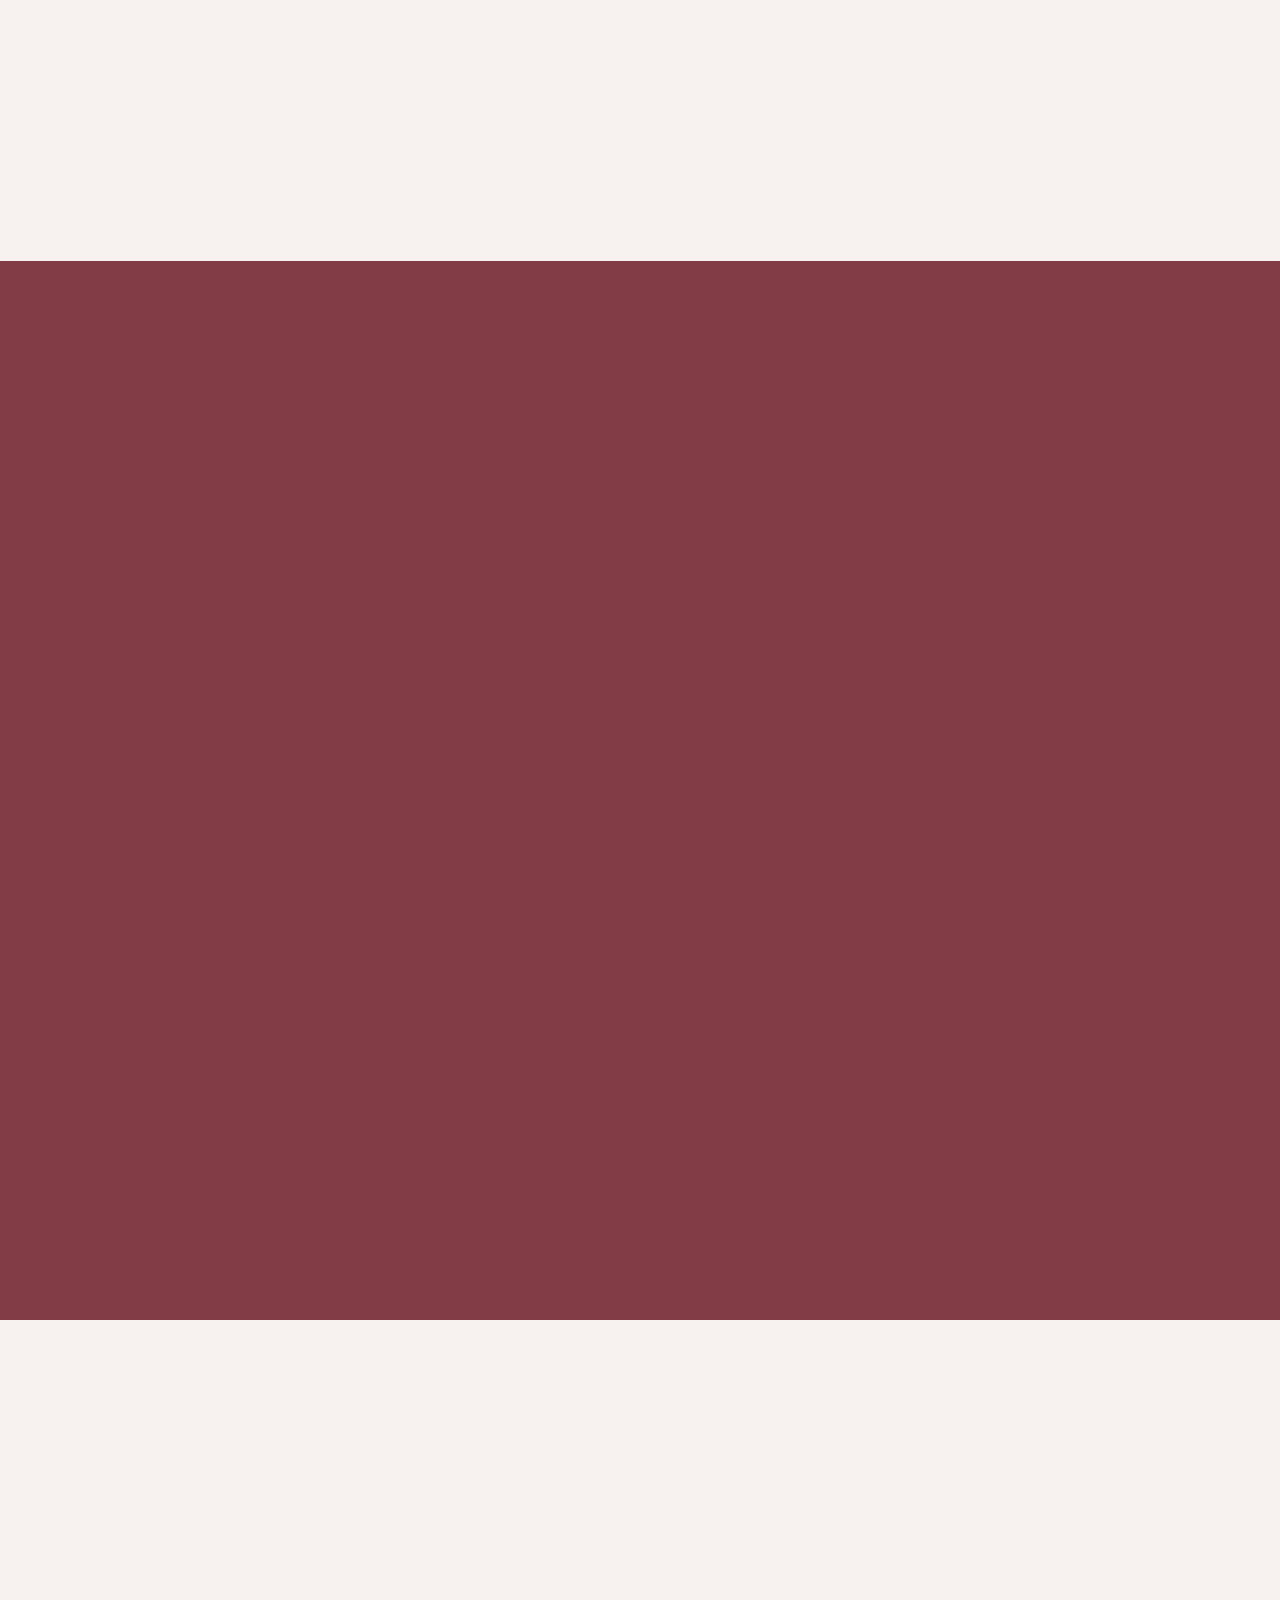
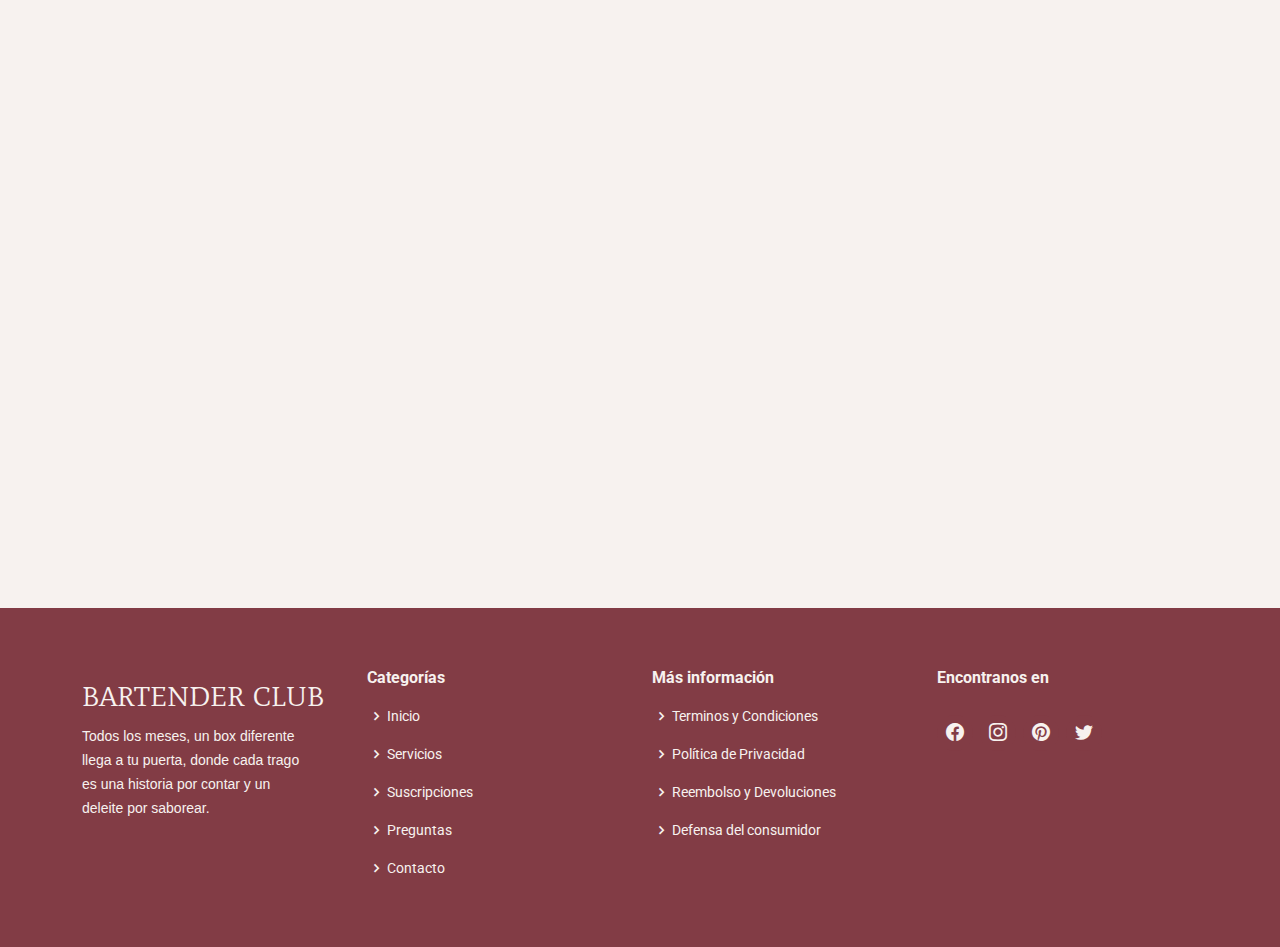
==== commit 5ad3a414: "h" ====
--- a/index-detalle.html
+++ b/index-detalle.html
@@ -93,17 +93,17 @@
     <div class="container">
       <div class="row">
         <div class="col-lg-6 d-flex flex-column justify-content-center pt-4 pt-lg-0 order-2 order-lg-1" data-aos="fade-up" data-aos-delay="200">
-          <h1 style="font-family: 'Mate', serif;">SABORES QUE<br>
-            CUENTAN HISTORIAS</h1>
-          <h2>Recibí tu Bartender Box, explorá nuevos sabores<br>
-            y creá tus primeros tragos junto a tus amigxs.</h2>
+          <h1 style="font-family: 'Mate', serif;">PLAN MAESTRO<br>
+            DEL MIX</h1>
+          <h2>Una suscripción de 6 meses creando tragos junto<br>
+          a tus amigos con sabores únicos e inolvidables.</h2>
           <div class="d-flex justify-content-center justify-content-lg-start">
             <a href="#about" class="btn-get-started scrollto">Suscribirse</a>
             <!-- <a href="https://www.youtube.com/watch?v=jDDaplaOz7Q" class="glightbox btn-watch-video"><i class="bi bi-play-circle"></i><span>Watch Video</span></a> -->
           </div>
         </div>
         <div class="col-lg-6 order-1 order-lg-2 hero-img" data-aos="zoom-in" data-aos-delay="200">
-          <img src="assets/img/hero-img.png" class="img-fluid animated" alt="">
+          <img src="assets/img/hero-detalle.png" class="img-fluid animated" alt="">
         </div>
       </div>
     </div>
@@ -151,7 +151,7 @@
     <!-- ======= Services Section ======= -->
     <section id="services" class="services section-bg">
       <div class="container" data-aos="fade-up"> <div class="section-title text-center"> <!-- Agregamos la clase text-center aquí -->
-          <h2>EXPERIMENTÁ LA EMOCIÓN DE ABRIR TU BOX</h2>
+          <h2>¿QUÉ VAS A RECIBIR?</h2>
           <!-- <p>Magnam dolores commodi suscipit. Necessitatibus eius consequatur ex aliquid fuga eum quidem. Sit sint consectetur velit. Quisquam quos quisquam cupiditate. Et nemo qui impedit suscipit alias ea. Quia fugiat sit in iste officiis commodi quidem hic quas.</p> -->
         </div>
 
@@ -160,12 +160,12 @@
             <div class="icon-box">
               <!-- <div class="icon"><i class="bx bxl-dribbble"></i></div> -->
               <div data-aos="fade-center" data-aos-delay="100">
-                <div class="contacto-img"><img src="assets/img/iconos/Recurso-1.png" class="img-fluid" alt=""></div>
+                <div class="contacto-img"><img src="assets/img/iconos/Recurso1-detalle.png" class="img-fluid" alt=""></div>
                 </div>
               
-              <h4><a href="">Elegí tu experiencia</a></h4>
-              <p>Suscribite al plan que más<br> 
-                te guste y te sientas cómodx.</p>
+              <h4><a href="">Tragos</a></h4>
+              <p>4 variedades de las recetas<br> 
+                exclusivas de Pablo Zitarrosa.</p>
             </div>
           </div>
 
@@ -173,7 +173,7 @@
             <div class="icon-box">
               <!-- <div class="icon"><i class="bx bx-file"></i></div> -->
              <div data-aos="fade-center" data-aos-delay="100">
-                <div class="contacto-img"><img src="assets/img/iconos/Recurso-2.png" class="img-fluid" alt=""></div>
+                <div class="contacto-img"><img src="assets/img/iconos/Recurso2-detalle.png" class="img-fluid" alt=""></div>
                 </div>
 
 
@@ -187,7 +187,7 @@
             <div class="icon-box">
               <!-- <div class="icon"><i class="bx bx-tachometer"></i></div> -->
               <div data-aos="fade-center" data-aos-delay="100">
-                <div class="contacto-img"><img src="assets/img/iconos/Recurso-3.png" class="img-fluid" alt=""></div>
+                <div class="contacto-img"><img src="assets/img/iconos/Recurso3-detalle.png" class="img-fluid" alt=""></div>
                 </div>
 
 
@@ -197,9 +197,9 @@
             </div>
           </div>
 
-          <div class="col-xl-3 col-md-6 d-flex align-items-stretch mt-4 mt-xl-0" data-aos="zoom-in" data-aos-delay="400">
+          <!-- <div class="col-xl-3 col-md-6 d-flex align-items-stretch mt-4 mt-xl-0" data-aos="zoom-in" data-aos-delay="400">
             <div class="icon-box">
-              <!-- <div class="icon"><i class="bx bx-layer"></i></div> -->
+              <div class="icon"><i class="bx bx-layer"></i></div> 
               <div data-aos="fade-center" data-aos-delay="100">
                 <div class="contacto-img"><img src="assets/img/iconos/Recurso-4.png" class="img-fluid" alt="" id="imagen-recurso-4"></div>
                 </div>
@@ -213,29 +213,29 @@
 
         </div>
 
-      </div>
+      </div>-->
     </section><!-- End Services Section -->
 
 
 
 
 <!-- ======= Why Us Section ======= -->
-<section id="why-us" class="why-us section-bg">
-  <div class="container-fluid" data-aos="fade-up"  style="background-color: #D4DDB6;"> <!-- Cambio: Color de fondo -->
-
-    <div class="row">
+<!--<section id="why-us" class="why-us section-bg">
+  <div class="container-fluid" data-aos="fade-up"  style="background-color: #D4DDB6;"> Cambio: Color de fondo -->
+
+    <!--<div class="row">
 
       <div class="col-lg-7 d-flex flex-column justify-content-center align-items-stretch  order-2 order-lg-1">
 
         <div class="content">
           <h2 style="text-align: left;">Creá momentos únicos
-            con tragos inolvidables<!-- <strong>velit pariatur architecto aut nihil</strong> --></h2>
+            con tragos inolvidables <strong>velit pariatur architecto aut nihil</strong> --></h2>
           <!-- <p>
             Lorem ipsum dolor sit amet, consectetur adipiscing elit, sed do eiusmod tempor incididunt ut labore et dolore magna aliqua. Duis aute irure dolor in reprehenderit
           </p> -->
         </div>
 
-        <div class="accordion-list">
+        <!--<div class="accordion-list">
           <ul>
             <li>
               <a data-bs-toggle="collapse" class="collapse" data-bs-target="#accordion-list-1"><span> Ingredientes premium <i class="bx bx-chevron-down icon-show"></i><i class="bx bx-chevron-up icon-close"></i></a>
@@ -256,8 +256,8 @@
             </li>
 
             <li>
-              <a data-bs-toggle="collapse" data-bs-target="#accordion-list-3" class="collapsed"><!-- <span>03 --></span> Sorprendé a tus amigxs <i class="bx bx-chevron-down icon-show"></i><i class="bx bx-chevron-up icon-close"></i></a>
-              <div id="accordion-list-3" class="collapse" data-bs-parent=".accordion-list">
+              <a data-bs-toggle="collapse" data-bs-target="#accordion-list-3" class="collapsed"> <span>03 </span> Sorprendé a tus amigxs <i class="bx bx-chevron-down icon-show"></i><i class="bx bx-chevron-up icon-close"></i></a>
+<div id="accordion-list-3" class="collapse" data-bs-parent=".accordion-list">
                 <p>
                   Dejate llevar por el arte de cada trago, creando momentos inolvidables.
                 </p>
@@ -272,85 +272,85 @@
       <div class="col-lg-5 align-items-stretch order-1 order-lg-2 img" style='background-image: url("assets/img/why-us.png");' data-aos="zoom-in" data-aos-delay="150">&nbsp;</div>
     </div>
 
-  </div>
+  </div> -->
 </section><!-- End Why Us Section -->
 
 
 
     <!-- ======= Team Section ======= -->
-    <!-- <section id="team" class="team section-bg">
+    <section id="team" class="team section-bg">
       <div class="container" data-aos="fade-up">
 
         <div class="section-title">
-          <h2>Team</h2>
-          <p>Magnam dolores commodi suscipit. Necessitatibus eius consequatur ex aliquid fuga eum quidem. Sit sint consectetur velit. Quisquam quos quisquam cupiditate. Et nemo qui impedit suscipit alias ea. Quia fugiat sit in iste officiis commodi quidem hic quas.</p>
+          <h2 style="color: #823C45;">Comunidad Bartender Club</h2>
+          <p style="color: #11341A;">Las reseñas de nuestros miembros</p>
         </div>
 
         <div class="row">
 
           <div class="col-lg-6" data-aos="zoom-in" data-aos-delay="100">
-            <div class="member d-flex align-items-start">
-              <div class="pic"><img src="assets/img/team/team-1.jpg" class="img-fluid" alt=""></div>
+            <div class="member d-flex align-items-start" style="background: #D4DDB6;">
+              <div class="pic"><img src="assets/img/team/team-1.png" class="img-fluid" alt=""></div>
               <div class="member-info">
-                <h4>Walter White</h4>
-                <span>Chief Executive Officer</span>
-                <p>Explicabo voluptatem mollitia et repellat qui dolorum quasi</p>
+                <h4 style="color: #11341A;">Amanda Ríos</h4>
+                <span style="color: #11341A;">Contadora</span>
+                <p style="color: #11341A;">“Es muy práctico, todo lo que necesitás viene en la caja. ¡Lo súper recomiendo!”</p>
                 <div class="social">
-                  <a href=""><i class="ri-twitter-fill"></i></a>
+                  <!--<a href=""><i class="ri-twitter-fill"></i></a>
                   <a href=""><i class="ri-facebook-fill"></i></a>
                   <a href=""><i class="ri-instagram-fill"></i></a>
-                  <a href=""> <i class="ri-linkedin-box-fill"></i> </a>
+                  <a href=""> <i class="ri-linkedin-box-fill"></i> </a>-->
                 </div>
               </div>
             </div>
           </div>
 
           <div class="col-lg-6 mt-4 mt-lg-0" data-aos="zoom-in" data-aos-delay="200">
-            <div class="member d-flex align-items-start">
-              <div class="pic"><img src="assets/img/team/team-2.jpg" class="img-fluid" alt=""></div>
+            <div class="member d-flex align-items-start" style="background: #D4DDB6;">
+              <div class="pic"><img src="assets/img/team/team-2.png" class="img-fluid" alt=""></div>
               <div class="member-info">
-                <h4>Sarah Jhonson</h4>
-                <span>Product Manager</span>
-                <p>Aut maiores voluptates amet et quis praesentium qui senda para</p>
+                <h4 style="color: #11341A;">Julián Torres</h4>
+                <span style="color: #11341A;">Fotógrafo</span>
+                <p style="color: #11341A;">“Estoy muy feliz de todo lo que aprendí de coctelería estos últimos meses, es una experiencia única.”</p>
                 <div class="social">
-                  <a href=""><i class="ri-twitter-fill"></i></a>
+                  <!--<a href=""><i class="ri-twitter-fill"></i></a>
                   <a href=""><i class="ri-facebook-fill"></i></a>
                   <a href=""><i class="ri-instagram-fill"></i></a>
-                  <a href=""> <i class="ri-linkedin-box-fill"></i> </a>
+                  <a href=""> <i class="ri-linkedin-box-fill"></i> </a>-->
                 </div>
               </div>
             </div>
           </div>
 
           <div class="col-lg-6 mt-4" data-aos="zoom-in" data-aos-delay="300">
-            <div class="member d-flex align-items-start">
-              <div class="pic"><img src="assets/img/team/team-3.jpg" class="img-fluid" alt=""></div>
+            <div class="member d-flex align-items-start" style="background: #D4DDB6;">
+              <div class="pic"><img src="assets/img/team/team-3.png" class="img-fluid" alt=""></div>
               <div class="member-info">
-                <h4>William Anderson</h4>
-                <span>CTO</span>
-                <p>Quisquam facilis cum velit laborum corrupti fuga rerum quia</p>
+                <h4 style="color: #11341A;">Federico Díaz</h4>
+                <span style="color: #11341A;">Ingeniero industrial</span>
+                <p style="color: #11341A;">“Las reuniones con amigxs se volvieron más increíbles y memorables!”</p>
                 <div class="social">
-                  <a href=""><i class="ri-twitter-fill"></i></a>
+                  <!--<a href=""><i class="ri-twitter-fill"></i></a>
                   <a href=""><i class="ri-facebook-fill"></i></a>
                   <a href=""><i class="ri-instagram-fill"></i></a>
-                  <a href=""> <i class="ri-linkedin-box-fill"></i> </a>
+                  <a href=""> <i class="ri-linkedin-box-fill"></i> </a>-->
                 </div>
               </div>
             </div>
           </div>
 
           <div class="col-lg-6 mt-4" data-aos="zoom-in" data-aos-delay="400">
-            <div class="member d-flex align-items-start">
-              <div class="pic"><img src="assets/img/team/team-4.jpg" class="img-fluid" alt=""></div>
+            <div class="member d-flex align-items-start" style="background: #D4DDB6;">
+              <div class="pic"><img src="assets/img/team/team-4.png" class="img-fluid" alt=""></div>
               <div class="member-info">
-                <h4>Amanda Jepson</h4>
-                <span>Accountant</span>
-                <p>Dolorum tempora officiis odit laborum officiis et et accusamus</p>
+                <h4 style="color: #11341A;">Camila Martínez</h4>
+                <span style="color: #11341A;">Psicóloga</span>
+                <p style="color: #11341A;">"Para las personas que aman los tragos como yo, se los súper recomiendo, es dar un paso más dentro de este mundillo!"</p>
                 <div class="social">
-                  <a href=""><i class="ri-twitter-fill"></i></a>
+                  <!--<a href=""><i class="ri-twitter-fill"></i></a>
                   <a href=""><i class="ri-facebook-fill"></i></a>
                   <a href=""><i class="ri-instagram-fill"></i></a>
-                  <a href=""> <i class="ri-linkedin-box-fill"></i> </a> -->
+                  <a href=""> <i class="ri-linkedin-box-fill"></i> </a>-->
                 </div>
               </div>
             </div>
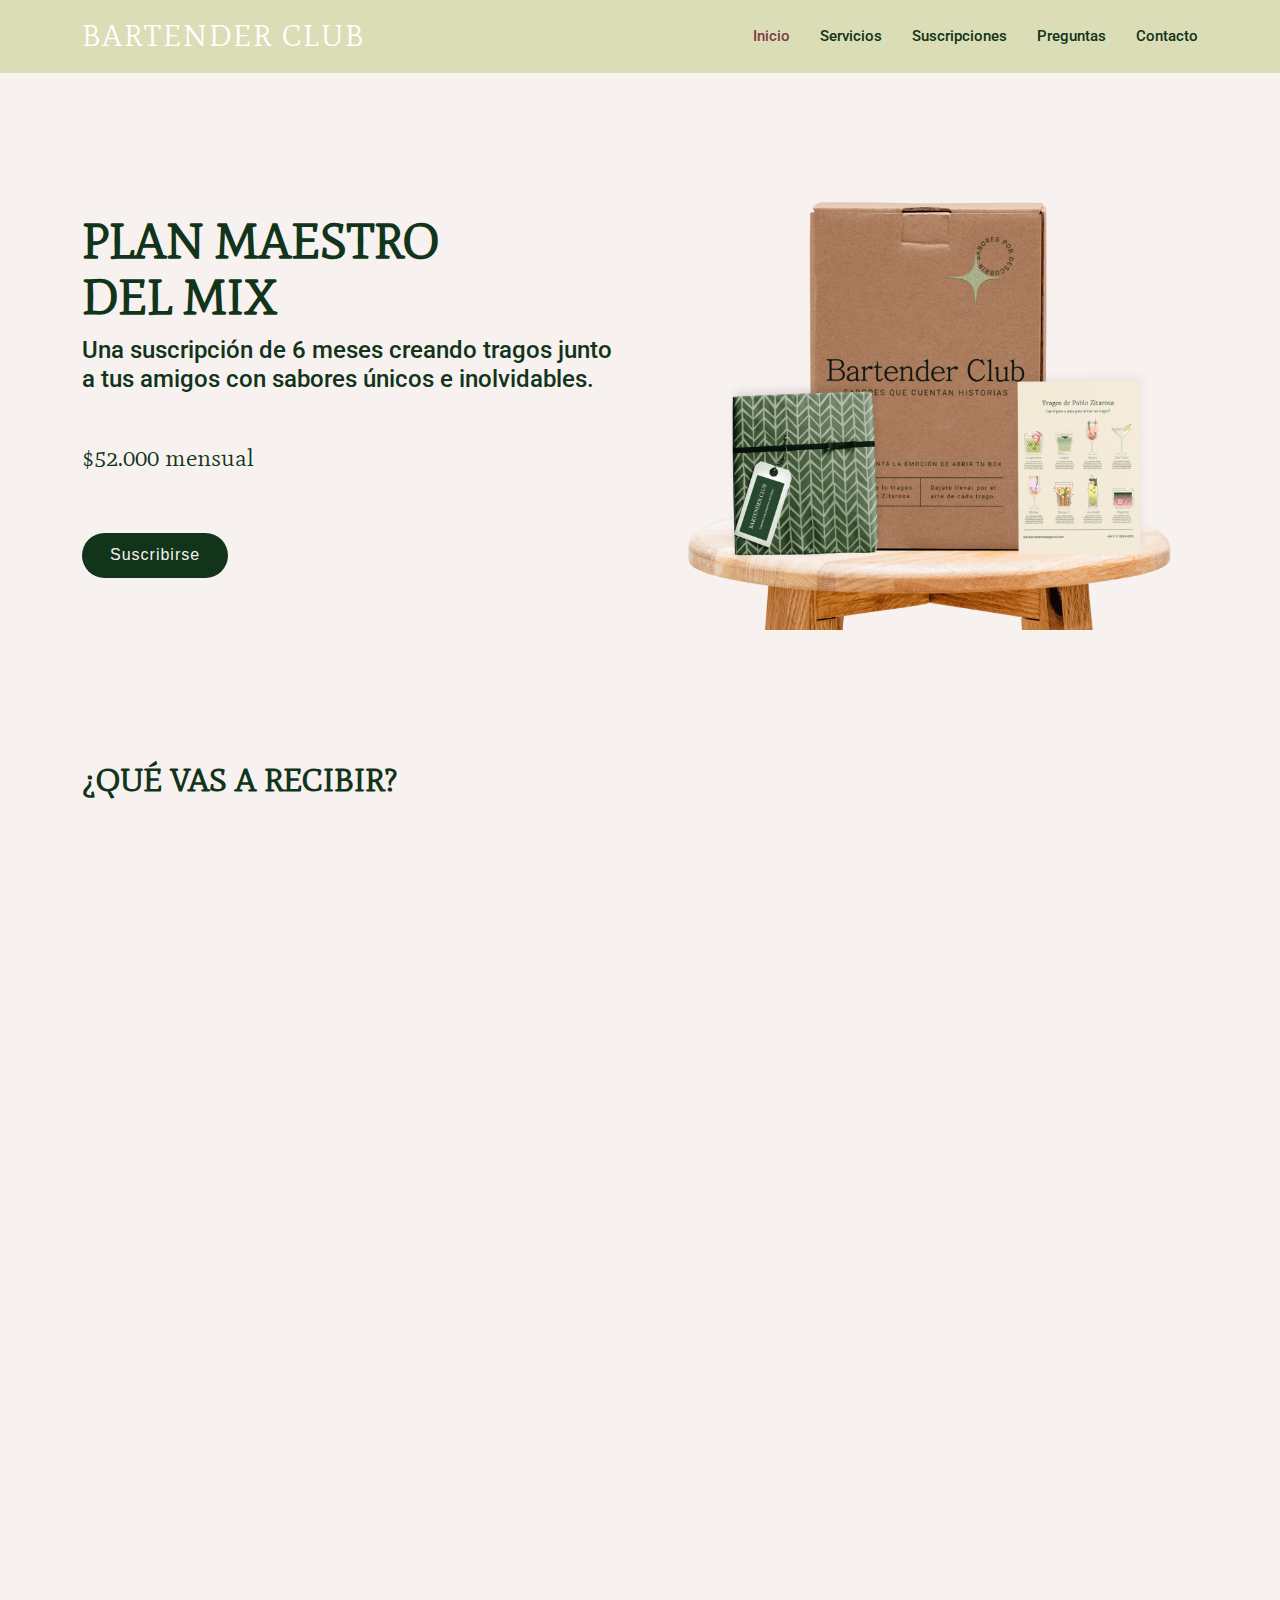
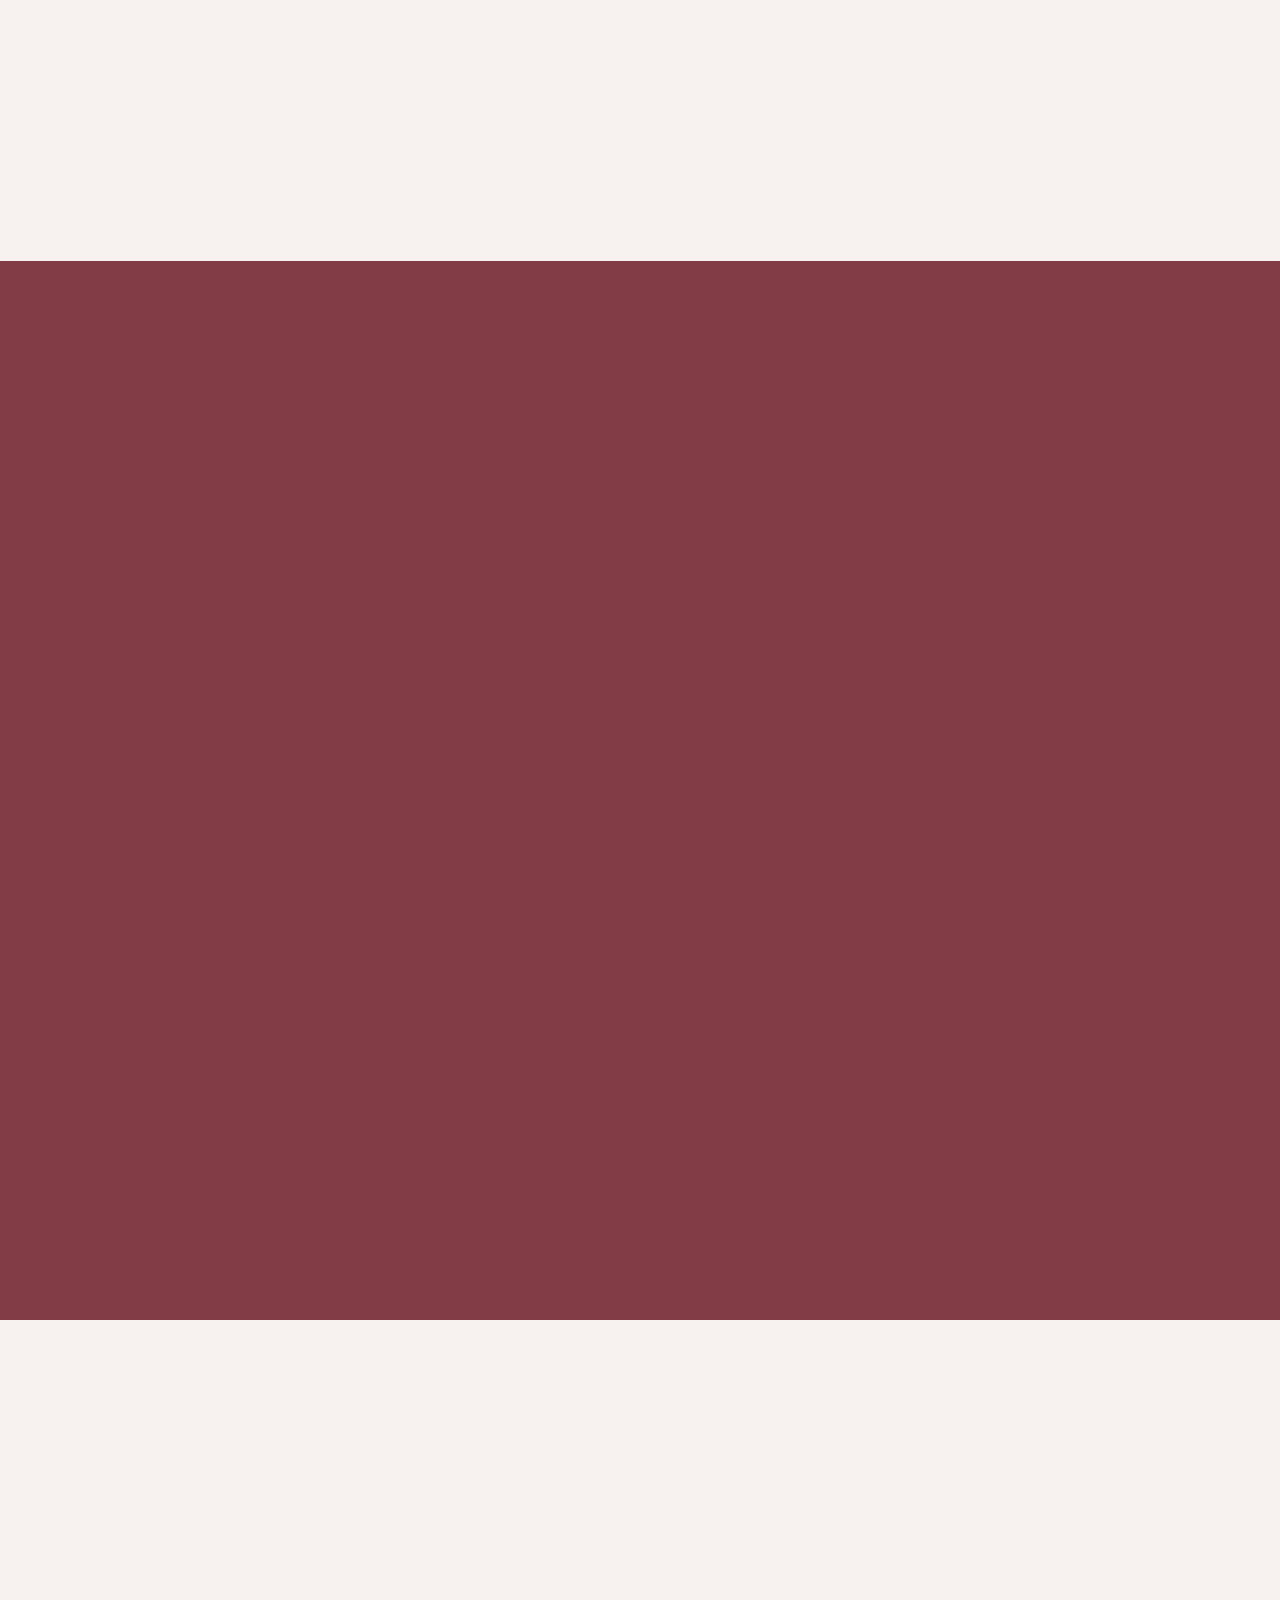
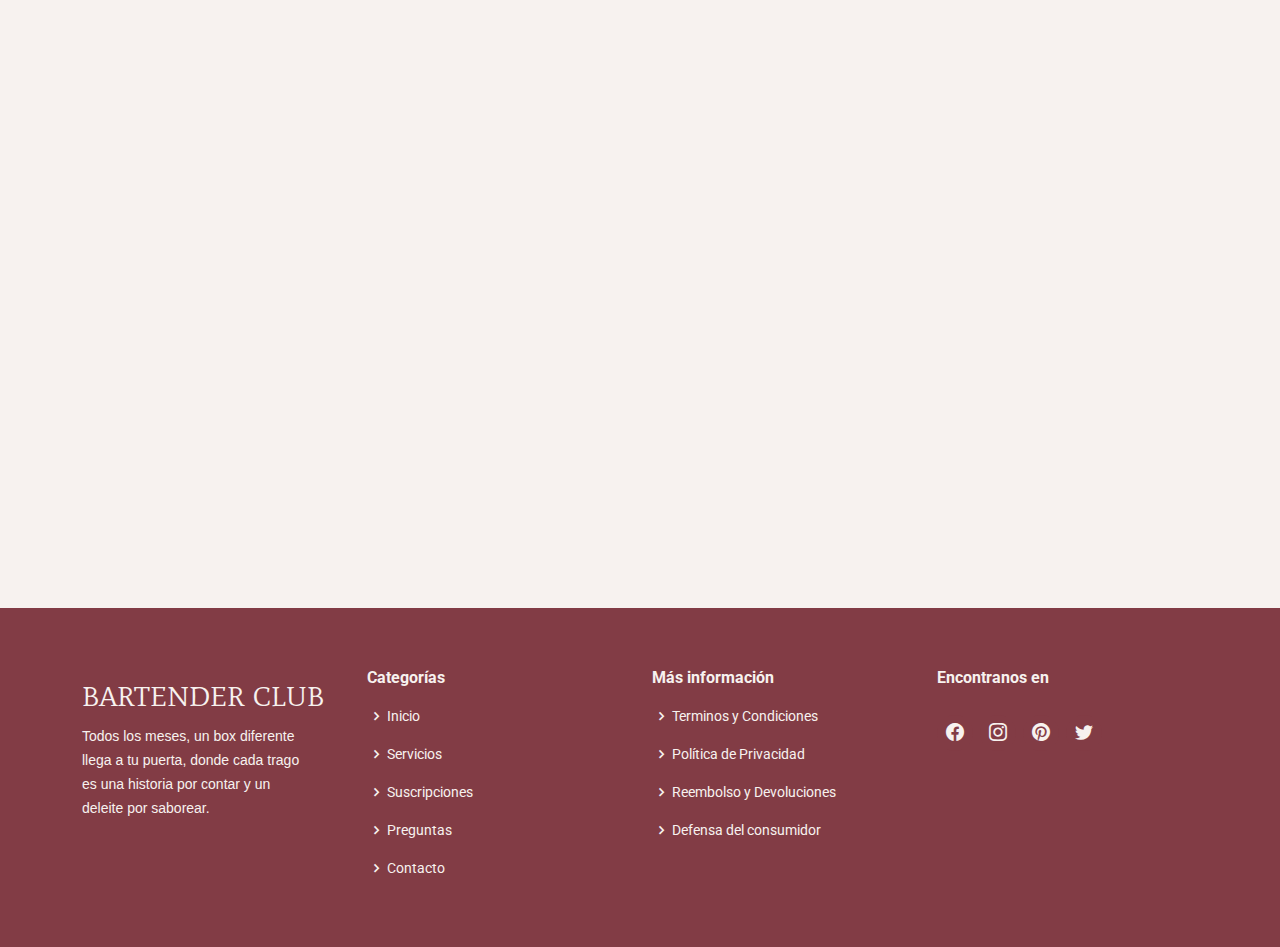
==== commit f4bd1f2b: "suerte" ====
--- a/index-detalle.html
+++ b/index-detalle.html
@@ -97,6 +97,7 @@
             DEL MIX</h1>
           <h2>Una suscripción de 6 meses creando tragos junto<br>
           a tus amigos con sabores únicos e inolvidables.</h2>
+          <h2 style="font-family: 'Mate', serif;">$52.000 mensual</h2>
           <div class="d-flex justify-content-center justify-content-lg-start">
             <a href="#about" class="btn-get-started scrollto">Suscribirse</a>
             <!-- <a href="https://www.youtube.com/watch?v=jDDaplaOz7Q" class="glightbox btn-watch-video"><i class="bi bi-play-circle"></i><span>Watch Video</span></a> -->
@@ -151,7 +152,7 @@
     <!-- ======= Services Section ======= -->
     <section id="services" class="services section-bg">
       <div class="container" data-aos="fade-up"> <div class="section-title text-center"> <!-- Agregamos la clase text-center aquí -->
-          <h2>¿QUÉ VAS A RECIBIR?</h2>
+          <h2 class="section-title text-center">¿QUÉ VAS A RECIBIR?</h2>
           <!-- <p>Magnam dolores commodi suscipit. Necessitatibus eius consequatur ex aliquid fuga eum quidem. Sit sint consectetur velit. Quisquam quos quisquam cupiditate. Et nemo qui impedit suscipit alias ea. Quia fugiat sit in iste officiis commodi quidem hic quas.</p> -->
         </div>
 
@@ -378,16 +379,16 @@
                 <div class="suscripciones-img"><img src="assets/img/suscripciones/Suscripciones (1).png" class="img-fluid" alt=""></div>
                 </div>
                 <ul></ul>
-              <h2 style="text-align: center;">Plan Viaje Sensorial</h2>
-              <h3 style="text-align: center;">Suscripción de 3 meses</h3>
+              <h2 style="text-align: center;" style="color: #11341A;">Plan Viaje Sensorial</h2>
+              <h3 style="text-align: center;" style="color: #11341A;">Suscripción de 3 meses</h3>
               <ul>
-                <li style="text-align: center;"> 4 variedades de tragos.</li>
-                <li style="text-align: center;"> Información detallada de los tragos.</li>
-                <li style="text-align: center;"> Explicación de cada utensilio.</li>
+                <li style="text-align: center;" style="color: #823C45;"> 4 variedades de tragos.</li>
+                <li style="text-align: center;" style="color: #823C45;"> Información detallada de los tragos.</li>
+                <li style="text-align: center;" style="color: #823C45;"> Explicación de cada utensilio.</li>
                 <!-- <li class="na"><i class="bx bx-x"></i> <span>Pharetra massa massa ultricies</span></li>
                 <li class="na"><i class="bx bx-x"></i> <span>Massa ultricies mi quis hendrerit</span></li> -->
 
-                <div style="text-align: center; font-size: 24px; margin-top: 10px;"><h2>$28.000 mensual</h2></div>
+                <div style="text-align: center; font-size: 24px; margin-top: 10px;"><h2 style="color: #11341A;">$28.000 mensual</h2></div>
               </ul>
               <a href="#" class="buy-btn" style="display: block; text-align: center; padding: 12px; max-width: 40%; margin: 0 auto;">Comprar</a>
             </div>
@@ -420,16 +421,16 @@
                 <div class="suscripciones-img"><img src="assets/img/suscripciones/Suscripciones (3).png" class="img-fluid" alt=""></div>
                 </div>
                 <ul></ul>
-                <h2 style="text-align: center;">Plan Sabores Secretos</h2>
-              <h3 style="text-align: center;">Suscripción de 12 meses</h3>
+                <h2 style="text-align: center;" style="color: #11341A;">Plan Sabores Secretos</h2>
+              <h3 style="text-align: center;" style="color: #11341A;">Suscripción de 12 meses</h3>
               <ul>
-                <li style="text-align: center;"> 4 variedades de tragos + información.</li>
-                <li style="text-align: center;"> Acceso a contenidos en YouTube.</li>
-                <li style="text-align: center;"> Regalo sorpresa!</li>
+                <li style="text-align: center;" style="color: #823C45;"> 4 variedades de tragos + información.</li>
+                <li style="text-align: center;" style="color: #823C45;"> Acceso a contenidos en YouTube.</li>
+                <li style="text-align: center;" style="color: #823C45;"> Regalo sorpresa!</li>
                 <!-- <li><i class="bx bx-check"></i> Pharetra massa massa ultricies</li>
                 <li><i class="bx bx-check"></i> Massa ultricies mi quis hendrerit</li> -->
 
-                <div style="text-align: center; font-size: 24px; margin-top: 10px;"><h2>$90.000 mensual</h2></div>
+                <div style="text-align: center; font-size: 24px; margin-top: 10px;"><h2 style="color: #11341A;">$90.000 mensual</h2></div>
               </ul>
               <a href="#" class="buy-btn" style="display: block; text-align: center; padding: 12px; max-width: 40%; margin: 0 auto;">Comprar</a>
             </div>
